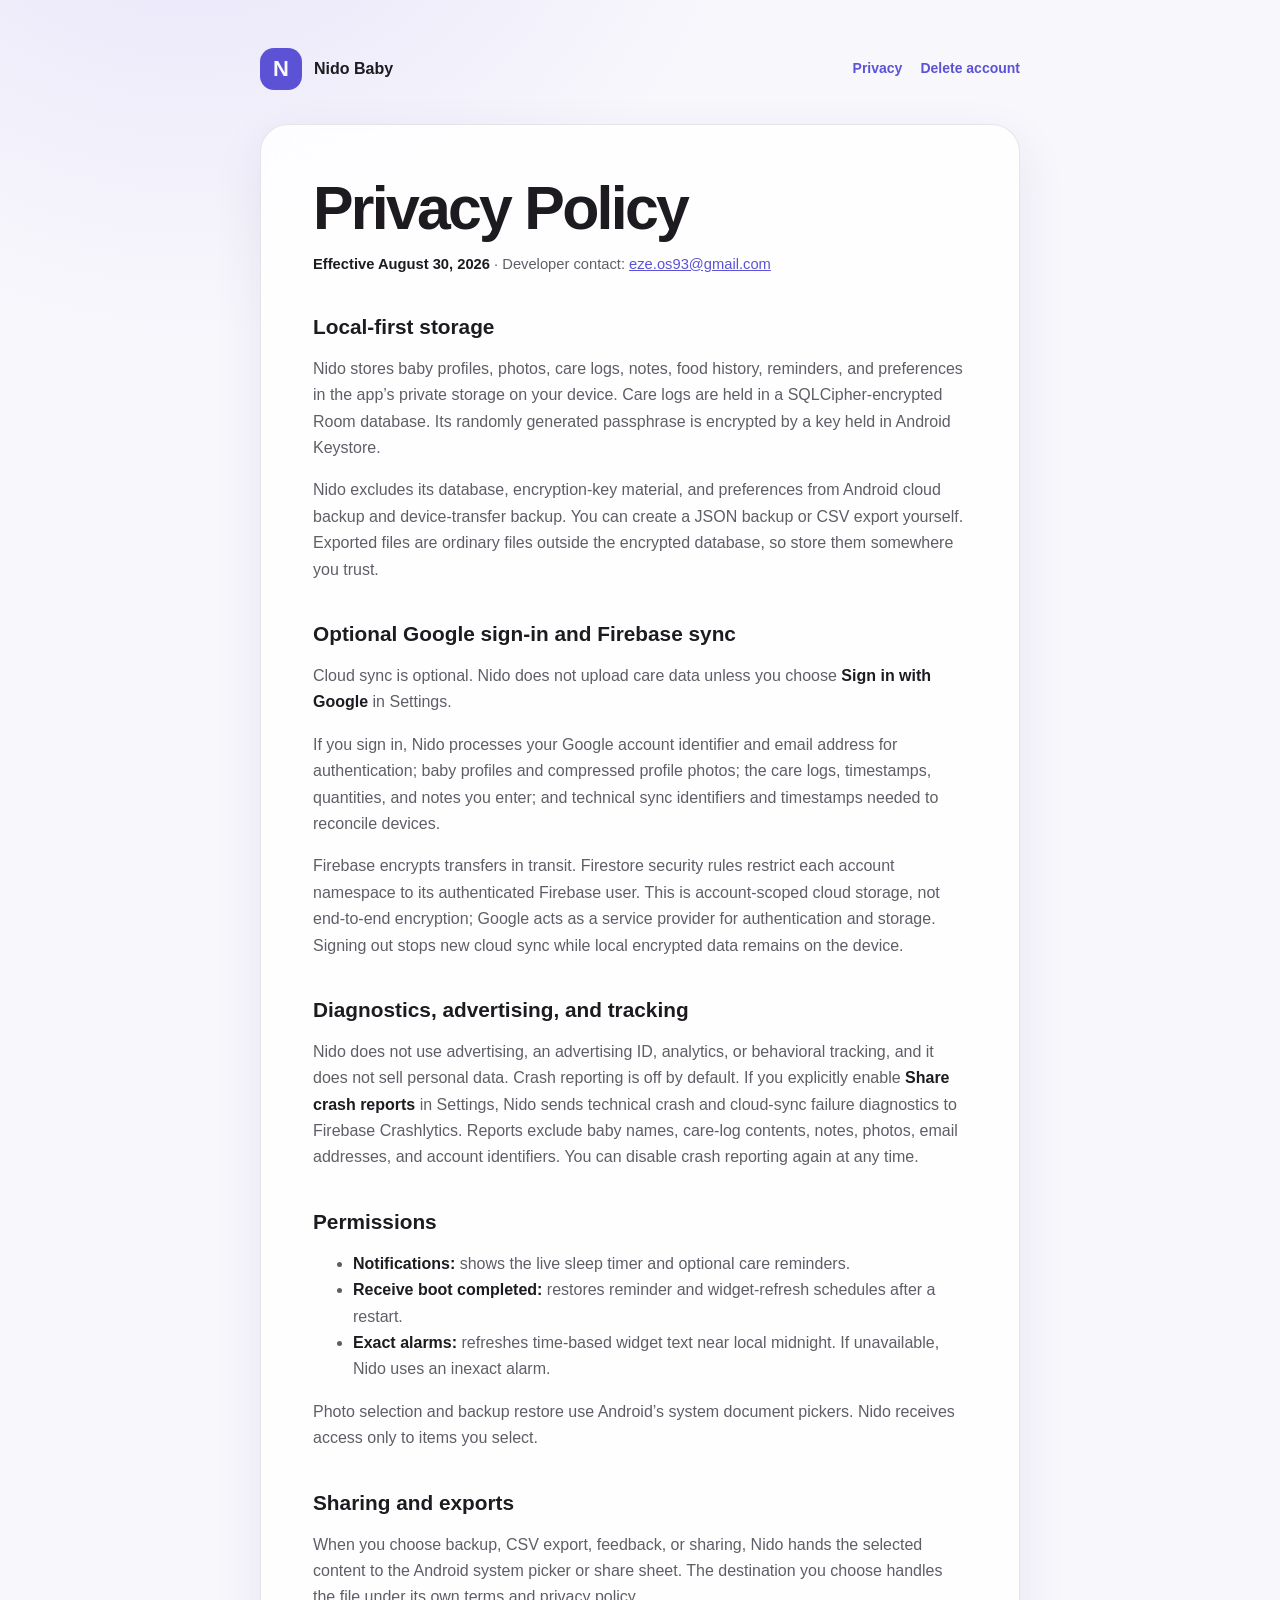
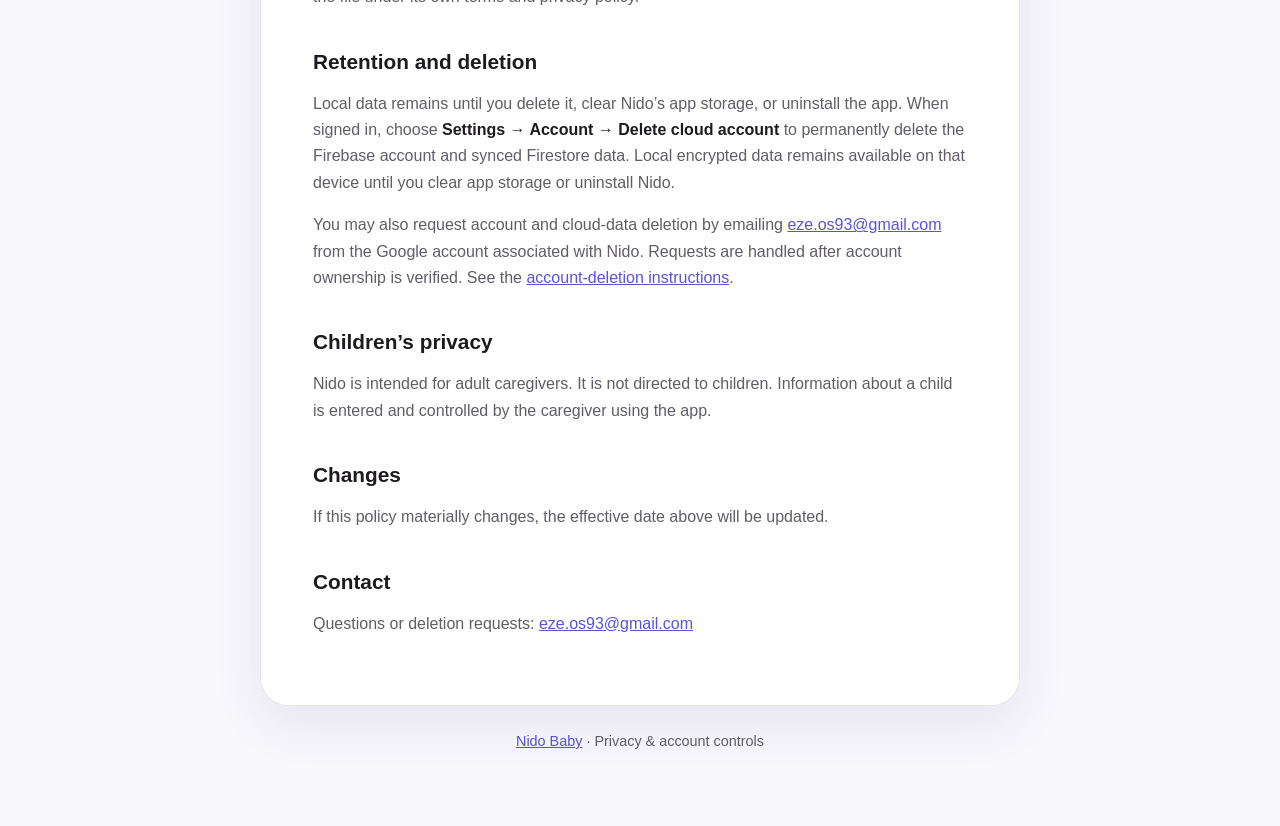
==== privacy/index.html @ 634a7b35 "Publish Nido Baby privacy and deletion pages" ====
<!doctype html>
<html lang="en">
<head>
  <meta charset="utf-8">
  <meta name="viewport" content="width=device-width, initial-scale=1">
  <meta name="description" content="Nido Baby privacy policy.">
  <title>Privacy Policy — Nido Baby</title>
  <link rel="stylesheet" href="../styles.css">
</head>
<body>
  <main>
    <nav>
      <a class="brand" href="../"><span class="mark" aria-hidden="true">N</span>Nido Baby</a>
      <div class="links"><a href="./" aria-current="page">Privacy</a><a href="../delete-account/">Delete account</a></div>
    </nav>
    <article>
      <h1>Privacy Policy</h1>
      <p class="meta"><strong>Effective August 30, 2026</strong> · Developer contact: <a href="mailto:eze.os93@gmail.com">eze.os93@gmail.com</a></p>

      <h2>Local-first storage</h2>
      <p>Nido stores baby profiles, photos, care logs, notes, food history, reminders, and preferences in the app’s private storage on your device. Care logs are held in a SQLCipher-encrypted Room database. Its randomly generated passphrase is encrypted by a key held in Android Keystore.</p>
      <p>Nido excludes its database, encryption-key material, and preferences from Android cloud backup and device-transfer backup. You can create a JSON backup or CSV export yourself. Exported files are ordinary files outside the encrypted database, so store them somewhere you trust.</p>

      <h2>Optional Google sign-in and Firebase sync</h2>
      <p>Cloud sync is optional. Nido does not upload care data unless you choose <strong>Sign in with Google</strong> in Settings.</p>
      <p>If you sign in, Nido processes your Google account identifier and email address for authentication; baby profiles and compressed profile photos; the care logs, timestamps, quantities, and notes you enter; and technical sync identifiers and timestamps needed to reconcile devices.</p>
      <p>Firebase encrypts transfers in transit. Firestore security rules restrict each account namespace to its authenticated Firebase user. This is account-scoped cloud storage, not end-to-end encryption; Google acts as a service provider for authentication and storage. Signing out stops new cloud sync while local encrypted data remains on the device.</p>

      <h2>Diagnostics, advertising, and tracking</h2>
      <p>Nido does not use advertising, an advertising ID, analytics, or behavioral tracking, and it does not sell personal data. Crash reporting is off by default. If you explicitly enable <strong>Share crash reports</strong> in Settings, Nido sends technical crash and cloud-sync failure diagnostics to Firebase Crashlytics. Reports exclude baby names, care-log contents, notes, photos, email addresses, and account identifiers. You can disable crash reporting again at any time.</p>

      <h2>Permissions</h2>
      <ul>
        <li><strong>Notifications:</strong> shows the live sleep timer and optional care reminders.</li>
        <li><strong>Receive boot completed:</strong> restores reminder and widget-refresh schedules after a restart.</li>
        <li><strong>Exact alarms:</strong> refreshes time-based widget text near local midnight. If unavailable, Nido uses an inexact alarm.</li>
      </ul>
      <p>Photo selection and backup restore use Android’s system document pickers. Nido receives access only to items you select.</p>

      <h2>Sharing and exports</h2>
      <p>When you choose backup, CSV export, feedback, or sharing, Nido hands the selected content to the Android system picker or share sheet. The destination you choose handles the file under its own terms and privacy policy.</p>

      <h2>Retention and deletion</h2>
      <p>Local data remains until you delete it, clear Nido’s app storage, or uninstall the app. When signed in, choose <strong>Settings → Account → Delete cloud account</strong> to permanently delete the Firebase account and synced Firestore data. Local encrypted data remains available on that device until you clear app storage or uninstall Nido.</p>
      <p>You may also request account and cloud-data deletion by emailing <a href="mailto:eze.os93@gmail.com">eze.os93@gmail.com</a> from the Google account associated with Nido. Requests are handled after account ownership is verified. See the <a href="../delete-account/">account-deletion instructions</a>.</p>

      <h2>Children’s privacy</h2>
      <p>Nido is intended for adult caregivers. It is not directed to children. Information about a child is entered and controlled by the caregiver using the app.</p>

      <h2>Changes</h2>
      <p>If this policy materially changes, the effective date above will be updated.</p>

      <h2>Contact</h2>
      <p>Questions or deletion requests: <a href="mailto:eze.os93@gmail.com">eze.os93@gmail.com</a></p>
    </article>
    <footer><a href="../">Nido Baby</a> · Privacy & account controls</footer>
  </main>
</body>
</html>
---- styles.css ----
:root {
  color-scheme: light dark;
  --bg: #f8f7fc;
  --surface: rgba(255, 255, 255, 0.86);
  --text: #1d1b20;
  --muted: #605d66;
  --primary: #5b52d6;
  --primary-soft: #ebe9ff;
  --border: rgba(52, 49, 61, 0.12);
  --shadow: 0 18px 50px rgba(52, 43, 109, 0.09);
}

@media (prefers-color-scheme: dark) {
  :root {
    --bg: #111014;
    --surface: rgba(31, 29, 35, 0.92);
    --text: #f0edf4;
    --muted: #c9c4ce;
    --primary: #c3bdff;
    --primary-soft: #292544;
    --border: rgba(239, 235, 244, 0.11);
    --shadow: none;
  }
}

* { box-sizing: border-box; }

body {
  margin: 0;
  background:
    radial-gradient(circle at 15% -10%, rgba(114, 101, 230, 0.15), transparent 36rem),
    var(--bg);
  color: var(--text);
  font: 16px/1.65 -apple-system, BlinkMacSystemFont, "Segoe UI", sans-serif;
}

main {
  width: min(760px, calc(100% - 32px));
  margin: 0 auto;
  padding: 48px 0 72px;
}

nav {
  display: flex;
  align-items: center;
  justify-content: space-between;
  gap: 20px;
  margin-bottom: 34px;
}

.brand {
  display: flex;
  align-items: center;
  gap: 12px;
  color: var(--text);
  font-weight: 750;
  text-decoration: none;
}

.mark {
  display: grid;
  width: 42px;
  height: 42px;
  place-items: center;
  border-radius: 14px;
  background: var(--primary);
  color: var(--bg);
  font-size: 22px;
}

nav .links { display: flex; gap: 18px; }
a { color: var(--primary); }
nav .links a { font-size: 14px; font-weight: 650; text-decoration: none; }

article, .hero {
  border: 1px solid var(--border);
  border-radius: 28px;
  background: var(--surface);
  box-shadow: var(--shadow);
  backdrop-filter: blur(16px);
}

article { padding: clamp(24px, 6vw, 52px); }
.hero { padding: clamp(30px, 7vw, 64px); }

h1 {
  max-width: 18ch;
  margin: 0 0 12px;
  font-size: clamp(2.1rem, 8vw, 3.8rem);
  line-height: 1.03;
  letter-spacing: -0.045em;
}

h2 { margin: 38px 0 8px; font-size: 1.3rem; line-height: 1.25; }
p, li { color: var(--muted); }
.lede { max-width: 56ch; margin: 0; font-size: 1.08rem; }
.meta { margin: 0 0 28px; color: var(--muted); font-size: 0.92rem; }
strong { color: var(--text); }

.actions { display: flex; flex-wrap: wrap; gap: 12px; margin-top: 28px; }
.button {
  display: inline-flex;
  min-height: 48px;
  align-items: center;
  padding: 0 20px;
  border-radius: 999px;
  background: var(--primary);
  color: var(--bg);
  font-weight: 720;
  text-decoration: none;
}
.button.secondary { background: var(--primary-soft); color: var(--primary); }

footer { margin-top: 24px; color: var(--muted); font-size: 0.9rem; text-align: center; }

@media (max-width: 560px) {
  main { padding-top: 24px; }
  nav { align-items: flex-start; }
  nav .links { flex-direction: column; gap: 4px; text-align: right; }
  article { border-radius: 22px; }
}
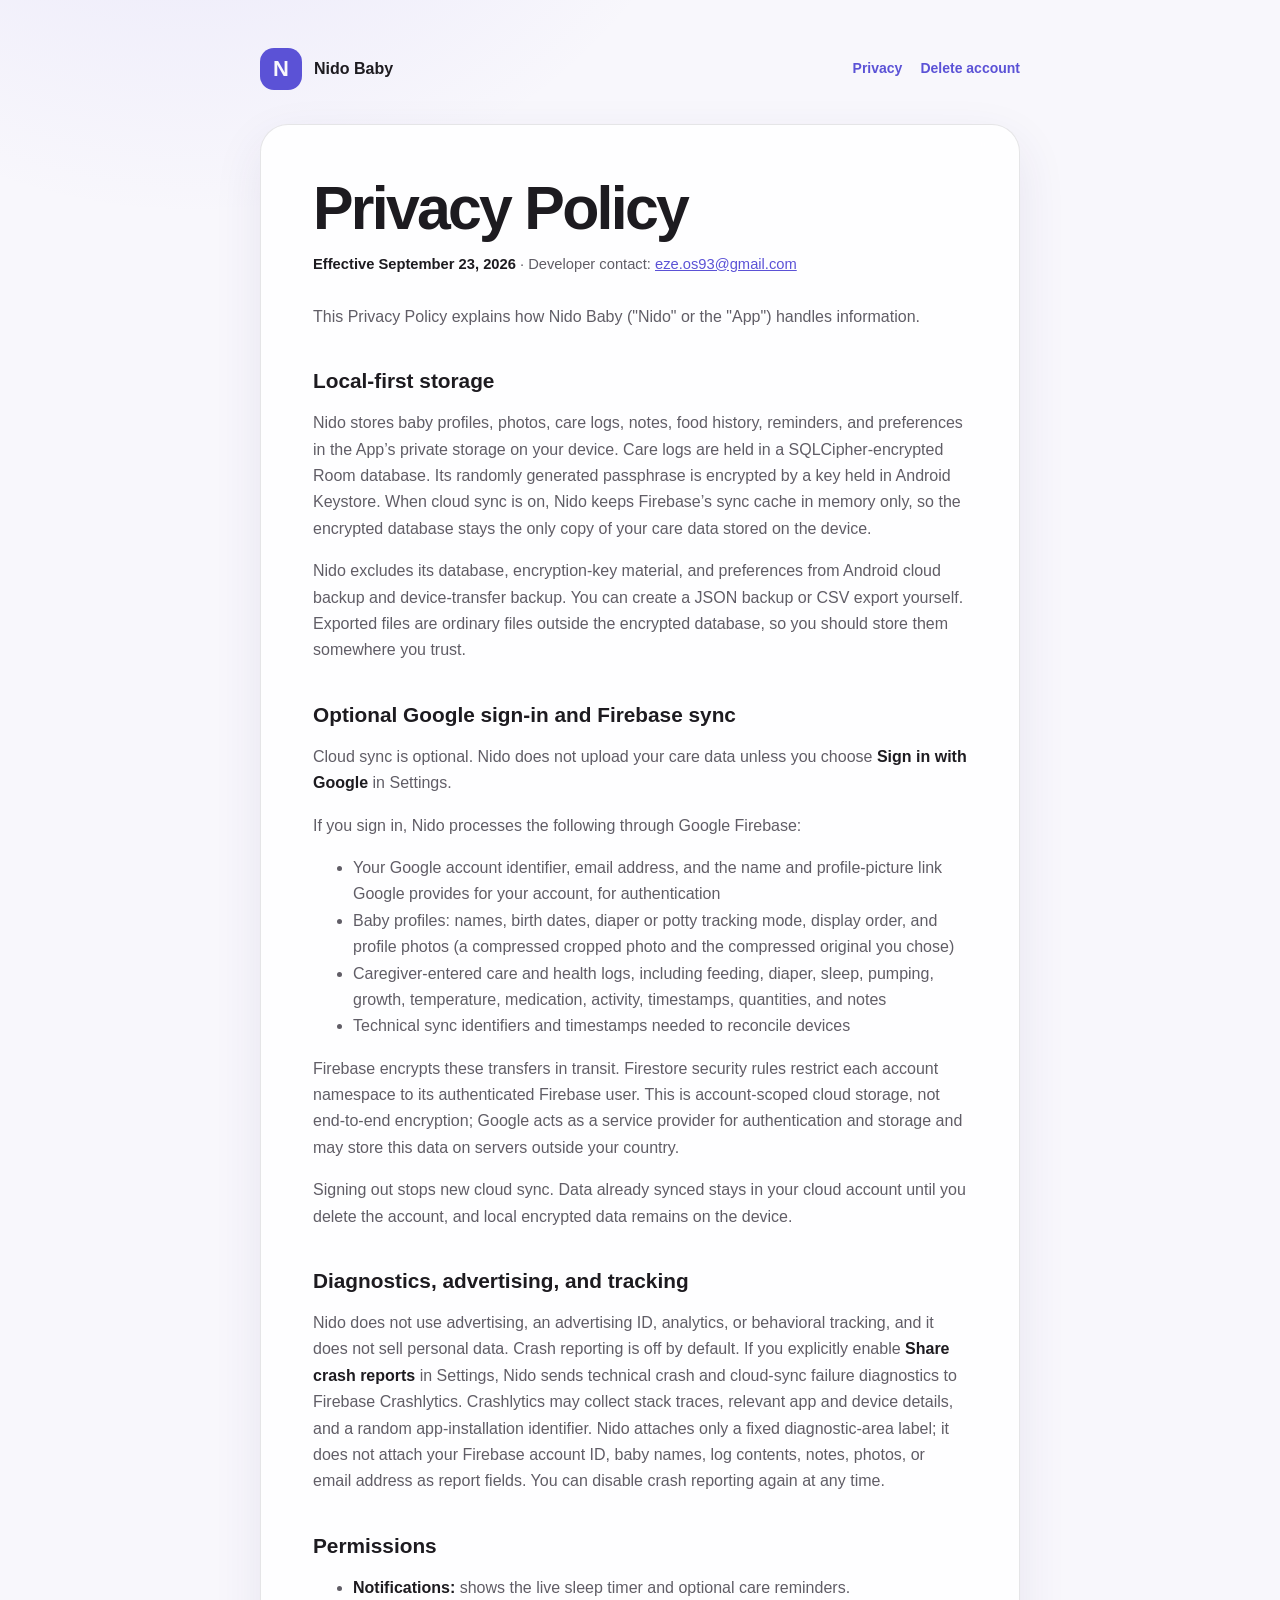
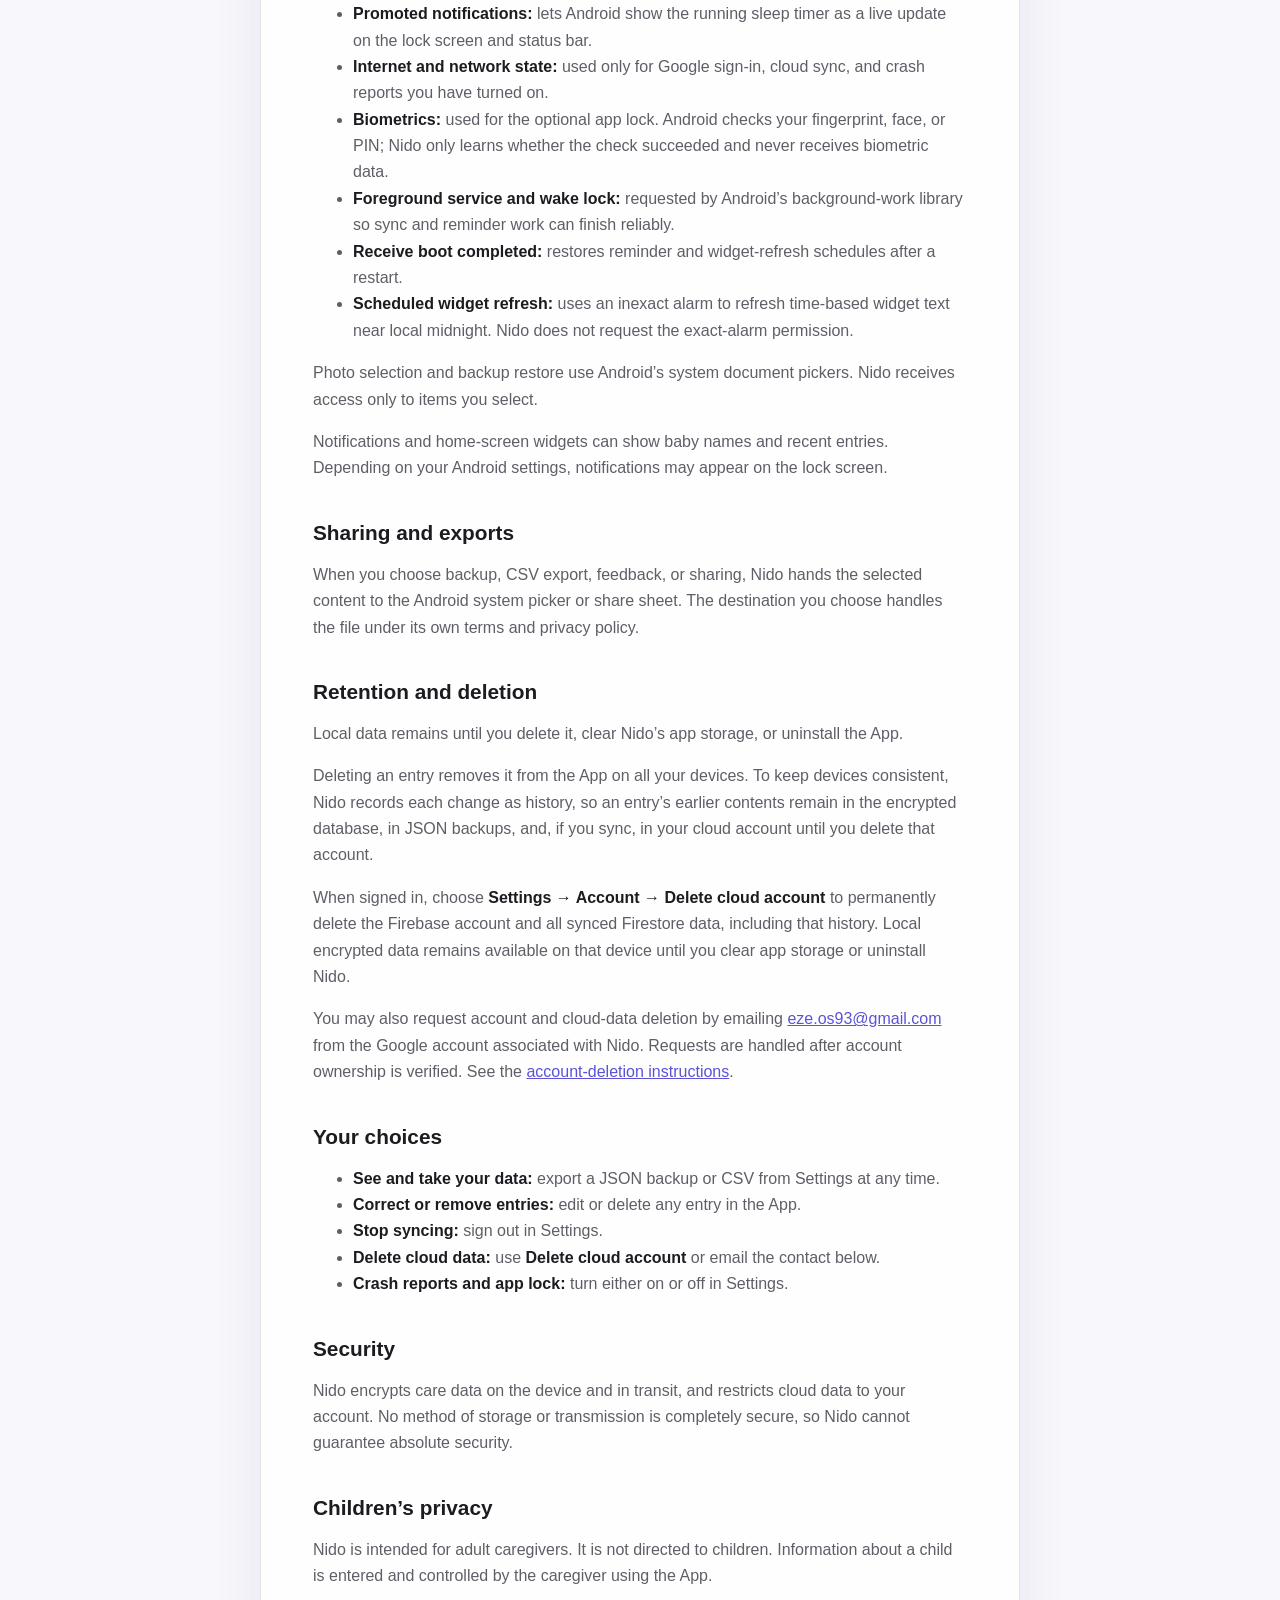
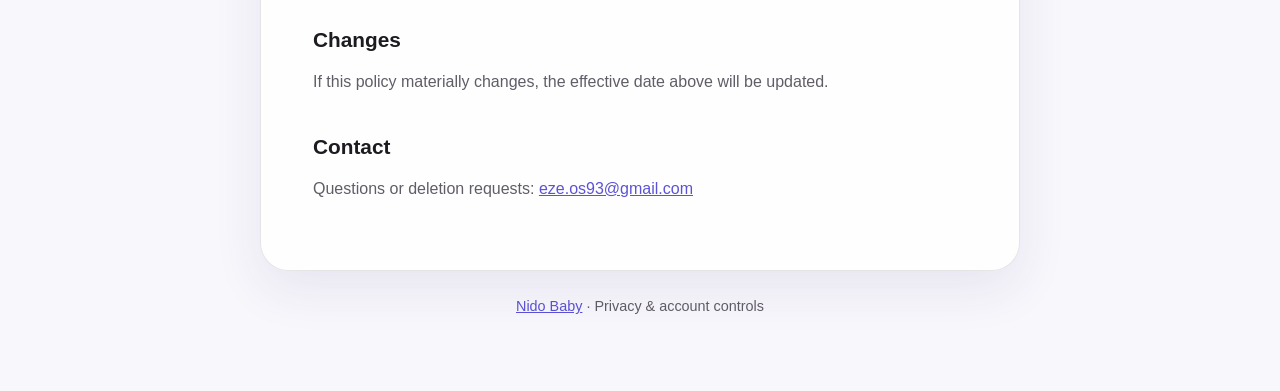
==== commit f2f41006: "Update privacy policy (effective September 23, 2026) Lists every synced field, explains that deleted" ====
--- a/privacy/index.html
+++ b/privacy/index.html
@@ -15,41 +15,58 @@
     </nav>
     <article>
       <h1>Privacy Policy</h1>
-      <p class="meta"><strong>Effective August 30, 2026</strong> · Developer contact: <a href="mailto:eze.os93@gmail.com">eze.os93@gmail.com</a></p>
+      <p class="meta"><strong>Effective September 23, 2026</strong> · Developer contact: <a href="mailto:eze.os93@gmail.com">eze.os93@gmail.com</a></p>
 
+      <p>This Privacy Policy explains how Nido Baby ("Nido" or the "App") handles information.</p>
       <h2>Local-first storage</h2>
-      <p>Nido stores baby profiles, photos, care logs, notes, food history, reminders, and preferences in the app’s private storage on your device. Care logs are held in a SQLCipher-encrypted Room database. Its randomly generated passphrase is encrypted by a key held in Android Keystore.</p>
-      <p>Nido excludes its database, encryption-key material, and preferences from Android cloud backup and device-transfer backup. You can create a JSON backup or CSV export yourself. Exported files are ordinary files outside the encrypted database, so store them somewhere you trust.</p>
-
+      <p>Nido stores baby profiles, photos, care logs, notes, food history, reminders, and preferences in the App’s private storage on your device. Care logs are held in a SQLCipher-encrypted Room database. Its randomly generated passphrase is encrypted by a key held in Android Keystore. When cloud sync is on, Nido keeps Firebase’s sync cache in memory only, so the encrypted database stays the only copy of your care data stored on the device.</p>
+      <p>Nido excludes its database, encryption-key material, and preferences from Android cloud backup and device-transfer backup. You can create a JSON backup or CSV export yourself. Exported files are ordinary files outside the encrypted database, so you should store them somewhere you trust.</p>
       <h2>Optional Google sign-in and Firebase sync</h2>
-      <p>Cloud sync is optional. Nido does not upload care data unless you choose <strong>Sign in with Google</strong> in Settings.</p>
-      <p>If you sign in, Nido processes your Google account identifier and email address for authentication; baby profiles and compressed profile photos; the care logs, timestamps, quantities, and notes you enter; and technical sync identifiers and timestamps needed to reconcile devices.</p>
-      <p>Firebase encrypts transfers in transit. Firestore security rules restrict each account namespace to its authenticated Firebase user. This is account-scoped cloud storage, not end-to-end encryption; Google acts as a service provider for authentication and storage. Signing out stops new cloud sync while local encrypted data remains on the device.</p>
-
+      <p>Cloud sync is optional. Nido does not upload your care data unless you choose <strong>Sign in with Google</strong> in Settings.</p>
+      <p>If you sign in, Nido processes the following through Google Firebase:</p>
+      <ul>
+        <li>Your Google account identifier, email address, and the name and profile-picture link Google provides for your account, for authentication</li>
+        <li>Baby profiles: names, birth dates, diaper or potty tracking mode, display order, and profile photos (a compressed cropped photo and the compressed original you chose)</li>
+        <li>Caregiver-entered care and health logs, including feeding, diaper, sleep, pumping, growth, temperature, medication, activity, timestamps, quantities, and notes</li>
+        <li>Technical sync identifiers and timestamps needed to reconcile devices</li>
+      </ul>
+      <p>Firebase encrypts these transfers in transit. Firestore security rules restrict each account namespace to its authenticated Firebase user. This is account-scoped cloud storage, not end-to-end encryption; Google acts as a service provider for authentication and storage and may store this data on servers outside your country.</p>
+      <p>Signing out stops new cloud sync. Data already synced stays in your cloud account until you delete the account, and local encrypted data remains on the device.</p>
       <h2>Diagnostics, advertising, and tracking</h2>
-      <p>Nido does not use advertising, an advertising ID, analytics, or behavioral tracking, and it does not sell personal data. Crash reporting is off by default. If you explicitly enable <strong>Share crash reports</strong> in Settings, Nido sends technical crash and cloud-sync failure diagnostics to Firebase Crashlytics. Reports exclude baby names, care-log contents, notes, photos, email addresses, and account identifiers. You can disable crash reporting again at any time.</p>
-
+      <p>Nido does not use advertising, an advertising ID, analytics, or behavioral tracking, and it does not sell personal data. Crash reporting is off by default. If you explicitly enable <strong>Share crash reports</strong> in Settings, Nido sends technical crash and cloud-sync failure diagnostics to Firebase Crashlytics. Crashlytics may collect stack traces, relevant app and device details, and a random app-installation identifier. Nido attaches only a fixed diagnostic-area label; it does not attach your Firebase account ID, baby names, log contents, notes, photos, or email address as report fields. You can disable crash reporting again at any time.</p>
       <h2>Permissions</h2>
       <ul>
         <li><strong>Notifications:</strong> shows the live sleep timer and optional care reminders.</li>
+        <li><strong>Promoted notifications:</strong> lets Android show the running sleep timer as a live update on the lock screen and status bar.</li>
+        <li><strong>Internet and network state:</strong> used only for Google sign-in, cloud sync, and crash reports you have turned on.</li>
+        <li><strong>Biometrics:</strong> used for the optional app lock. Android checks your fingerprint, face, or PIN; Nido only learns whether the check succeeded and never receives biometric data.</li>
+        <li><strong>Foreground service and wake lock:</strong> requested by Android’s background-work library so sync and reminder work can finish reliably.</li>
         <li><strong>Receive boot completed:</strong> restores reminder and widget-refresh schedules after a restart.</li>
-        <li><strong>Exact alarms:</strong> refreshes time-based widget text near local midnight. If unavailable, Nido uses an inexact alarm.</li>
+        <li><strong>Scheduled widget refresh:</strong> uses an inexact alarm to refresh time-based widget text near local midnight. Nido does not request the exact-alarm permission.</li>
       </ul>
       <p>Photo selection and backup restore use Android’s system document pickers. Nido receives access only to items you select.</p>
-
+      <p>Notifications and home-screen widgets can show baby names and recent entries. Depending on your Android settings, notifications may appear on the lock screen.</p>
       <h2>Sharing and exports</h2>
       <p>When you choose backup, CSV export, feedback, or sharing, Nido hands the selected content to the Android system picker or share sheet. The destination you choose handles the file under its own terms and privacy policy.</p>
-
       <h2>Retention and deletion</h2>
-      <p>Local data remains until you delete it, clear Nido’s app storage, or uninstall the app. When signed in, choose <strong>Settings → Account → Delete cloud account</strong> to permanently delete the Firebase account and synced Firestore data. Local encrypted data remains available on that device until you clear app storage or uninstall Nido.</p>
+      <p>Local data remains until you delete it, clear Nido’s app storage, or uninstall the App.</p>
+      <p>Deleting an entry removes it from the App on all your devices. To keep devices consistent, Nido records each change as history, so an entry’s earlier contents remain in the encrypted database, in JSON backups, and, if you sync, in your cloud account until you delete that account.</p>
+      <p>When signed in, choose <strong>Settings → Account → Delete cloud account</strong> to permanently delete the Firebase account and all synced Firestore data, including that history. Local encrypted data remains available on that device until you clear app storage or uninstall Nido.</p>
       <p>You may also request account and cloud-data deletion by emailing <a href="mailto:eze.os93@gmail.com">eze.os93@gmail.com</a> from the Google account associated with Nido. Requests are handled after account ownership is verified. See the <a href="../delete-account/">account-deletion instructions</a>.</p>
-
+      <h2>Your choices</h2>
+      <ul>
+        <li><strong>See and take your data:</strong> export a JSON backup or CSV from Settings at any time.</li>
+        <li><strong>Correct or remove entries:</strong> edit or delete any entry in the App.</li>
+        <li><strong>Stop syncing:</strong> sign out in Settings.</li>
+        <li><strong>Delete cloud data:</strong> use <strong>Delete cloud account</strong> or email the contact below.</li>
+        <li><strong>Crash reports and app lock:</strong> turn either on or off in Settings.</li>
+      </ul>
+      <h2>Security</h2>
+      <p>Nido encrypts care data on the device and in transit, and restricts cloud data to your account. No method of storage or transmission is completely secure, so Nido cannot guarantee absolute security.</p>
       <h2>Children’s privacy</h2>
-      <p>Nido is intended for adult caregivers. It is not directed to children. Information about a child is entered and controlled by the caregiver using the app.</p>
-
+      <p>Nido is intended for adult caregivers. It is not directed to children. Information about a child is entered and controlled by the caregiver using the App.</p>
       <h2>Changes</h2>
       <p>If this policy materially changes, the effective date above will be updated.</p>
-
       <h2>Contact</h2>
       <p>Questions or deletion requests: <a href="mailto:eze.os93@gmail.com">eze.os93@gmail.com</a></p>
     </article>
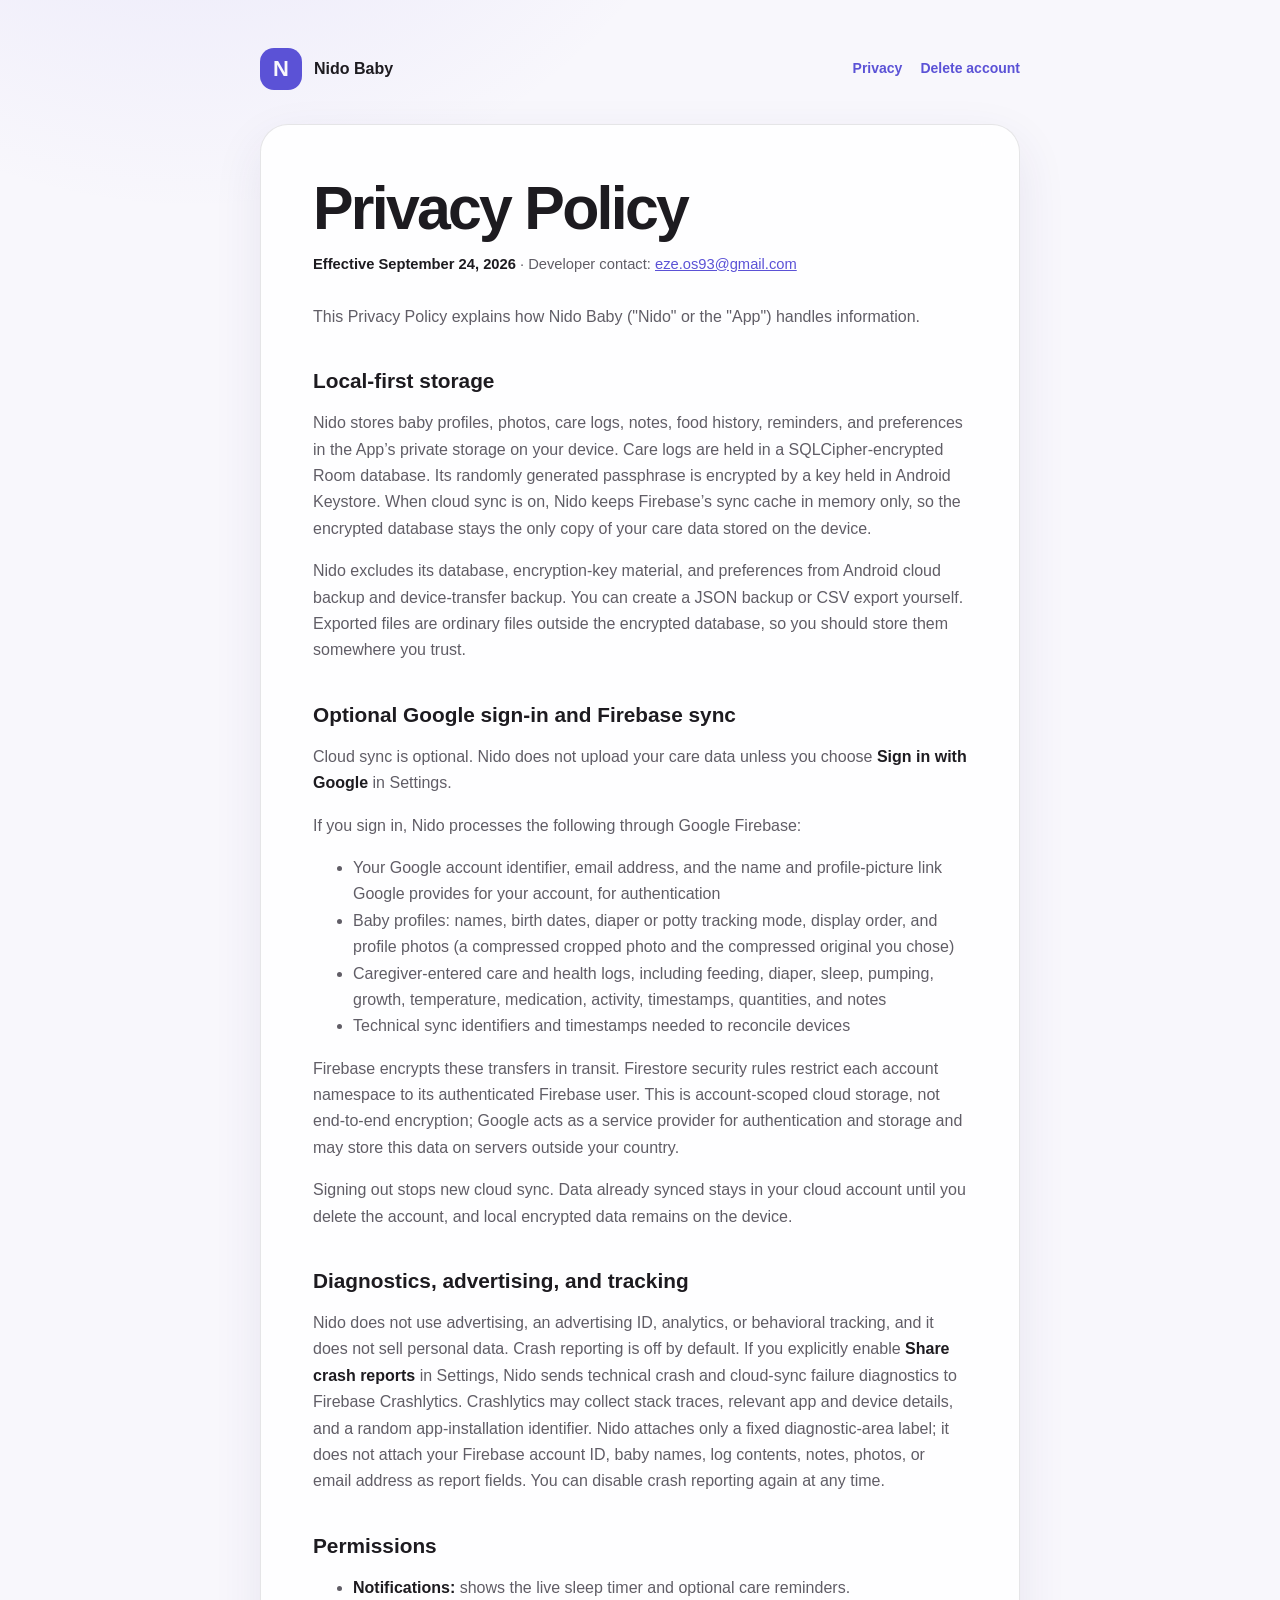
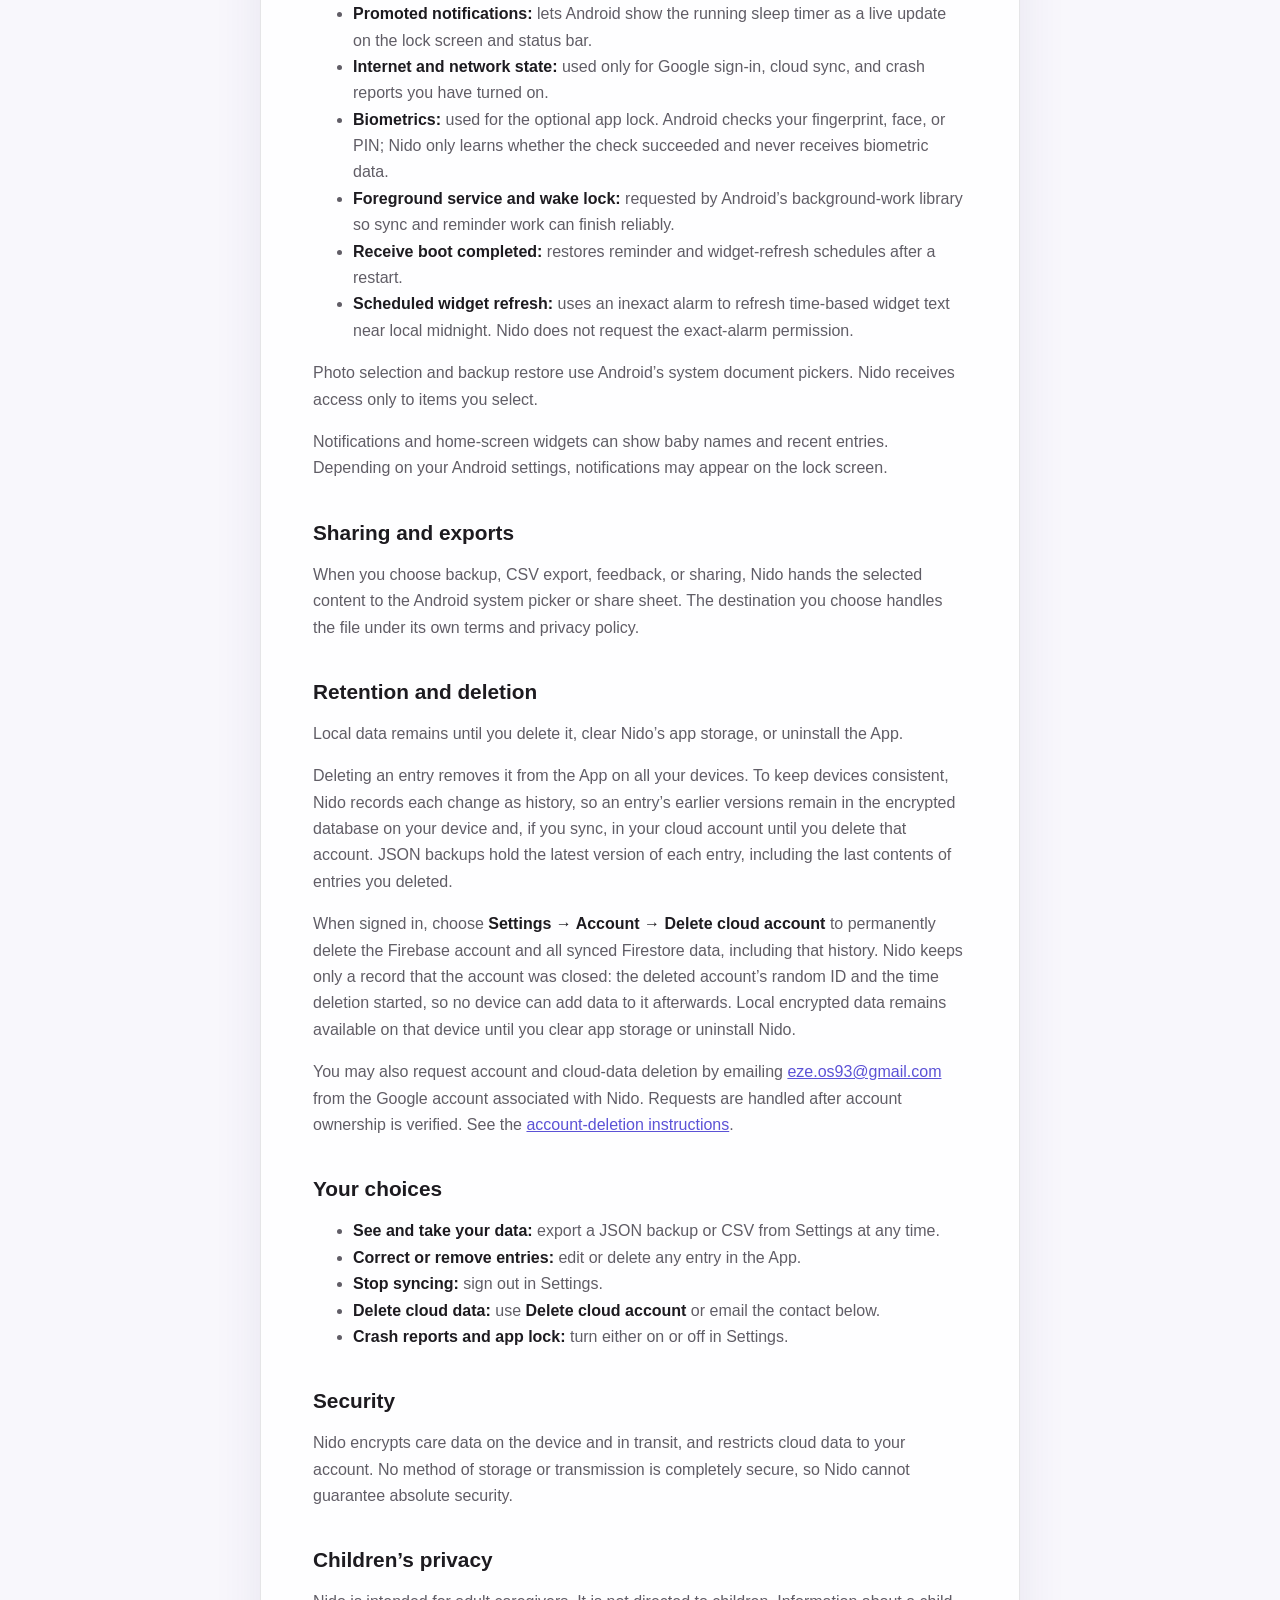
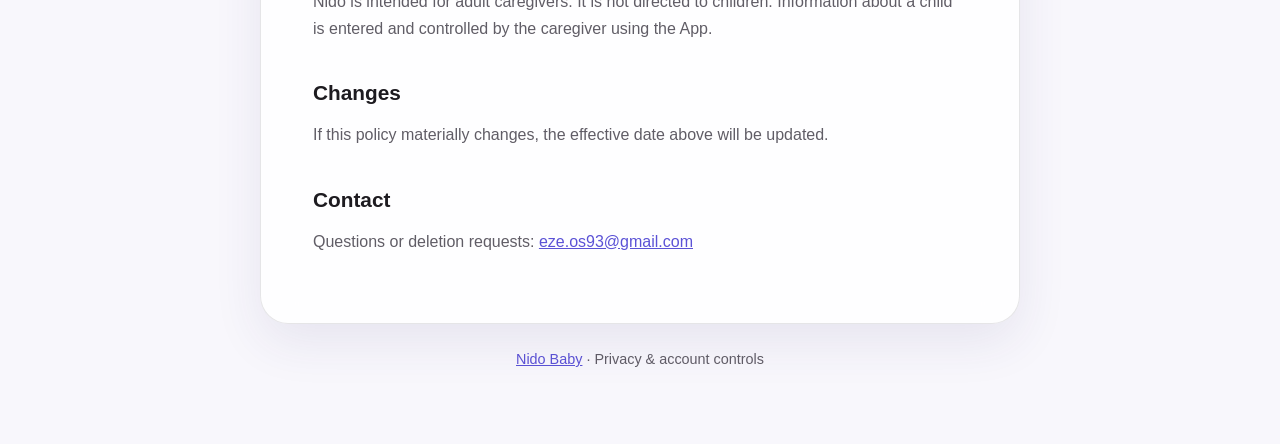
==== commit ecfa34b2: "Privacy policy: effective September 24, 2026 JSON backups hold each entry's latest version, not the " ====
--- a/privacy/index.html
+++ b/privacy/index.html
@@ -15,7 +15,7 @@
     </nav>
     <article>
       <h1>Privacy Policy</h1>
-      <p class="meta"><strong>Effective September 23, 2026</strong> · Developer contact: <a href="mailto:eze.os93@gmail.com">eze.os93@gmail.com</a></p>
+      <p class="meta"><strong>Effective September 24, 2026</strong> · Developer contact: <a href="mailto:eze.os93@gmail.com">eze.os93@gmail.com</a></p>
 
       <p>This Privacy Policy explains how Nido Baby ("Nido" or the "App") handles information.</p>
       <h2>Local-first storage</h2>
@@ -50,8 +50,8 @@
       <p>When you choose backup, CSV export, feedback, or sharing, Nido hands the selected content to the Android system picker or share sheet. The destination you choose handles the file under its own terms and privacy policy.</p>
       <h2>Retention and deletion</h2>
       <p>Local data remains until you delete it, clear Nido’s app storage, or uninstall the App.</p>
-      <p>Deleting an entry removes it from the App on all your devices. To keep devices consistent, Nido records each change as history, so an entry’s earlier contents remain in the encrypted database, in JSON backups, and, if you sync, in your cloud account until you delete that account.</p>
-      <p>When signed in, choose <strong>Settings → Account → Delete cloud account</strong> to permanently delete the Firebase account and all synced Firestore data, including that history. Local encrypted data remains available on that device until you clear app storage or uninstall Nido.</p>
+      <p>Deleting an entry removes it from the App on all your devices. To keep devices consistent, Nido records each change as history, so an entry’s earlier versions remain in the encrypted database on your device and, if you sync, in your cloud account until you delete that account. JSON backups hold the latest version of each entry, including the last contents of entries you deleted.</p>
+      <p>When signed in, choose <strong>Settings → Account → Delete cloud account</strong> to permanently delete the Firebase account and all synced Firestore data, including that history. Nido keeps only a record that the account was closed: the deleted account’s random ID and the time deletion started, so no device can add data to it afterwards. Local encrypted data remains available on that device until you clear app storage or uninstall Nido.</p>
       <p>You may also request account and cloud-data deletion by emailing <a href="mailto:eze.os93@gmail.com">eze.os93@gmail.com</a> from the Google account associated with Nido. Requests are handled after account ownership is verified. See the <a href="../delete-account/">account-deletion instructions</a>.</p>
       <h2>Your choices</h2>
       <ul>
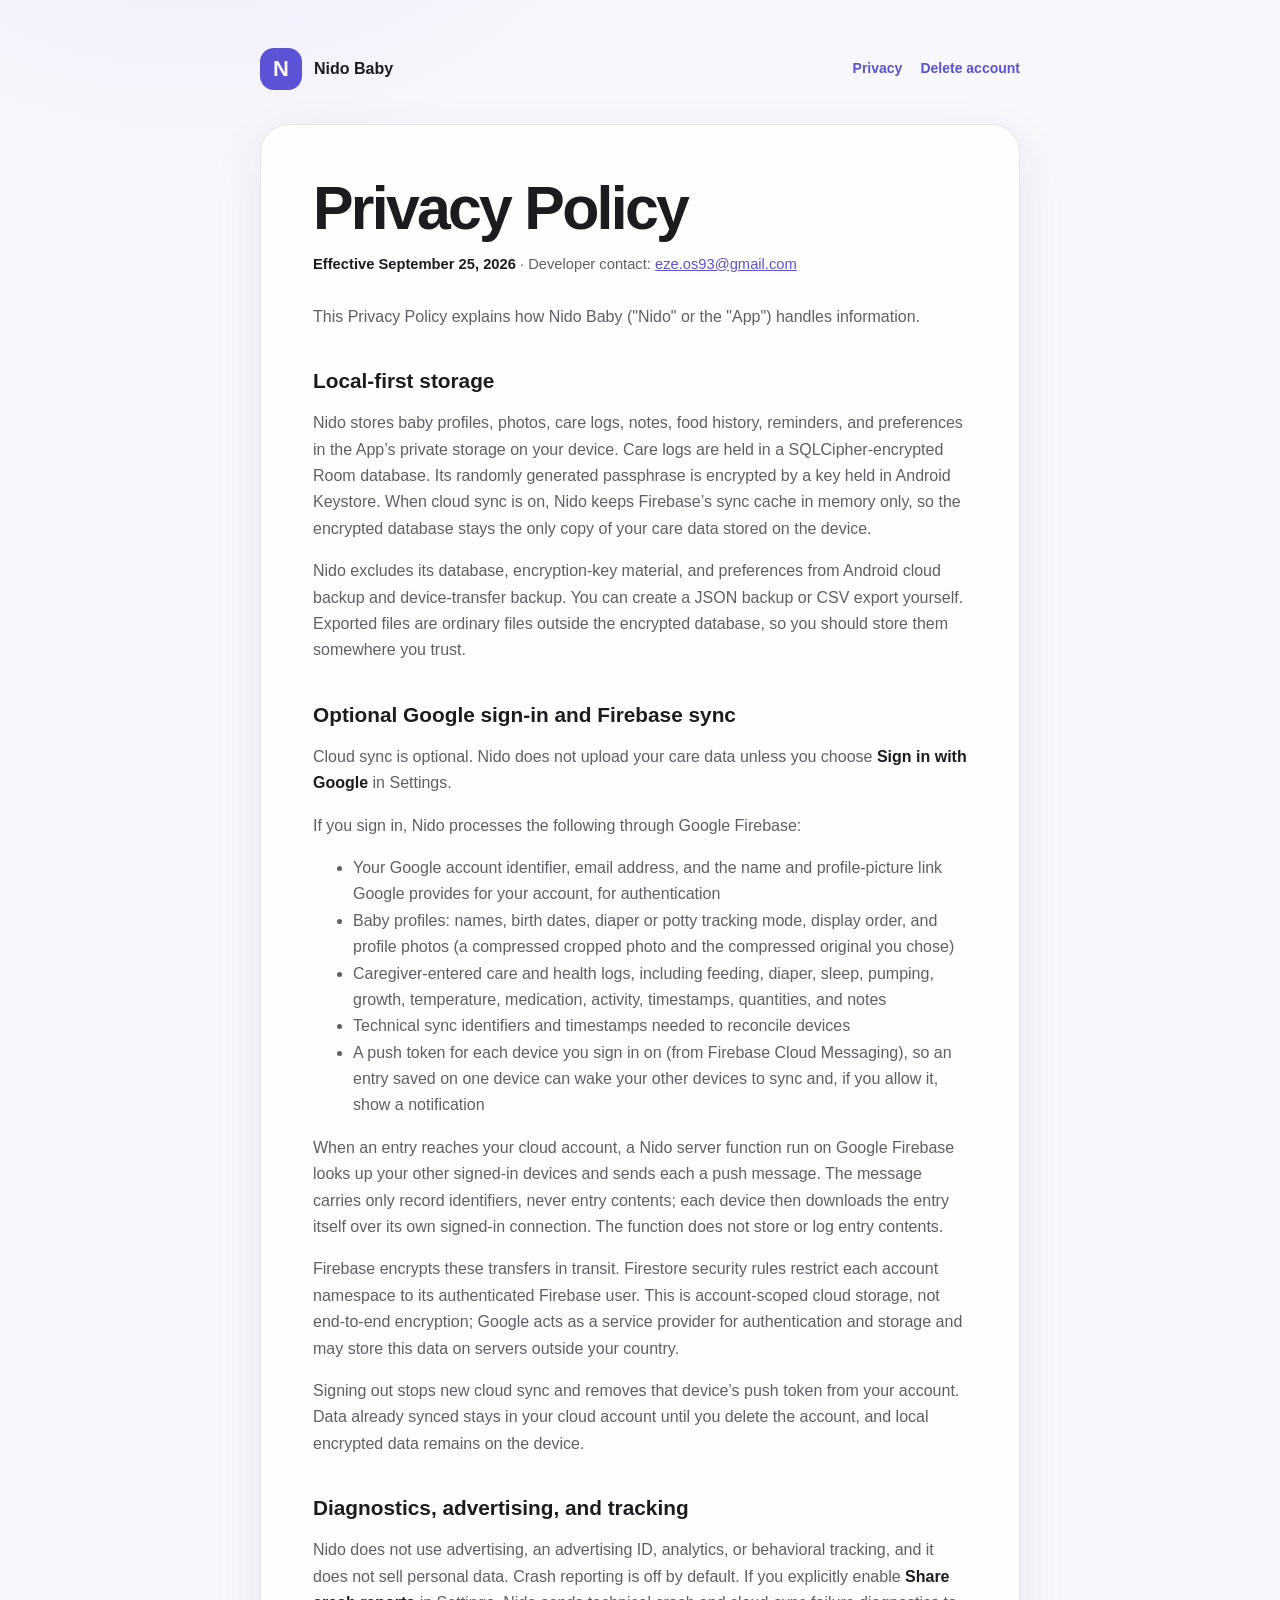
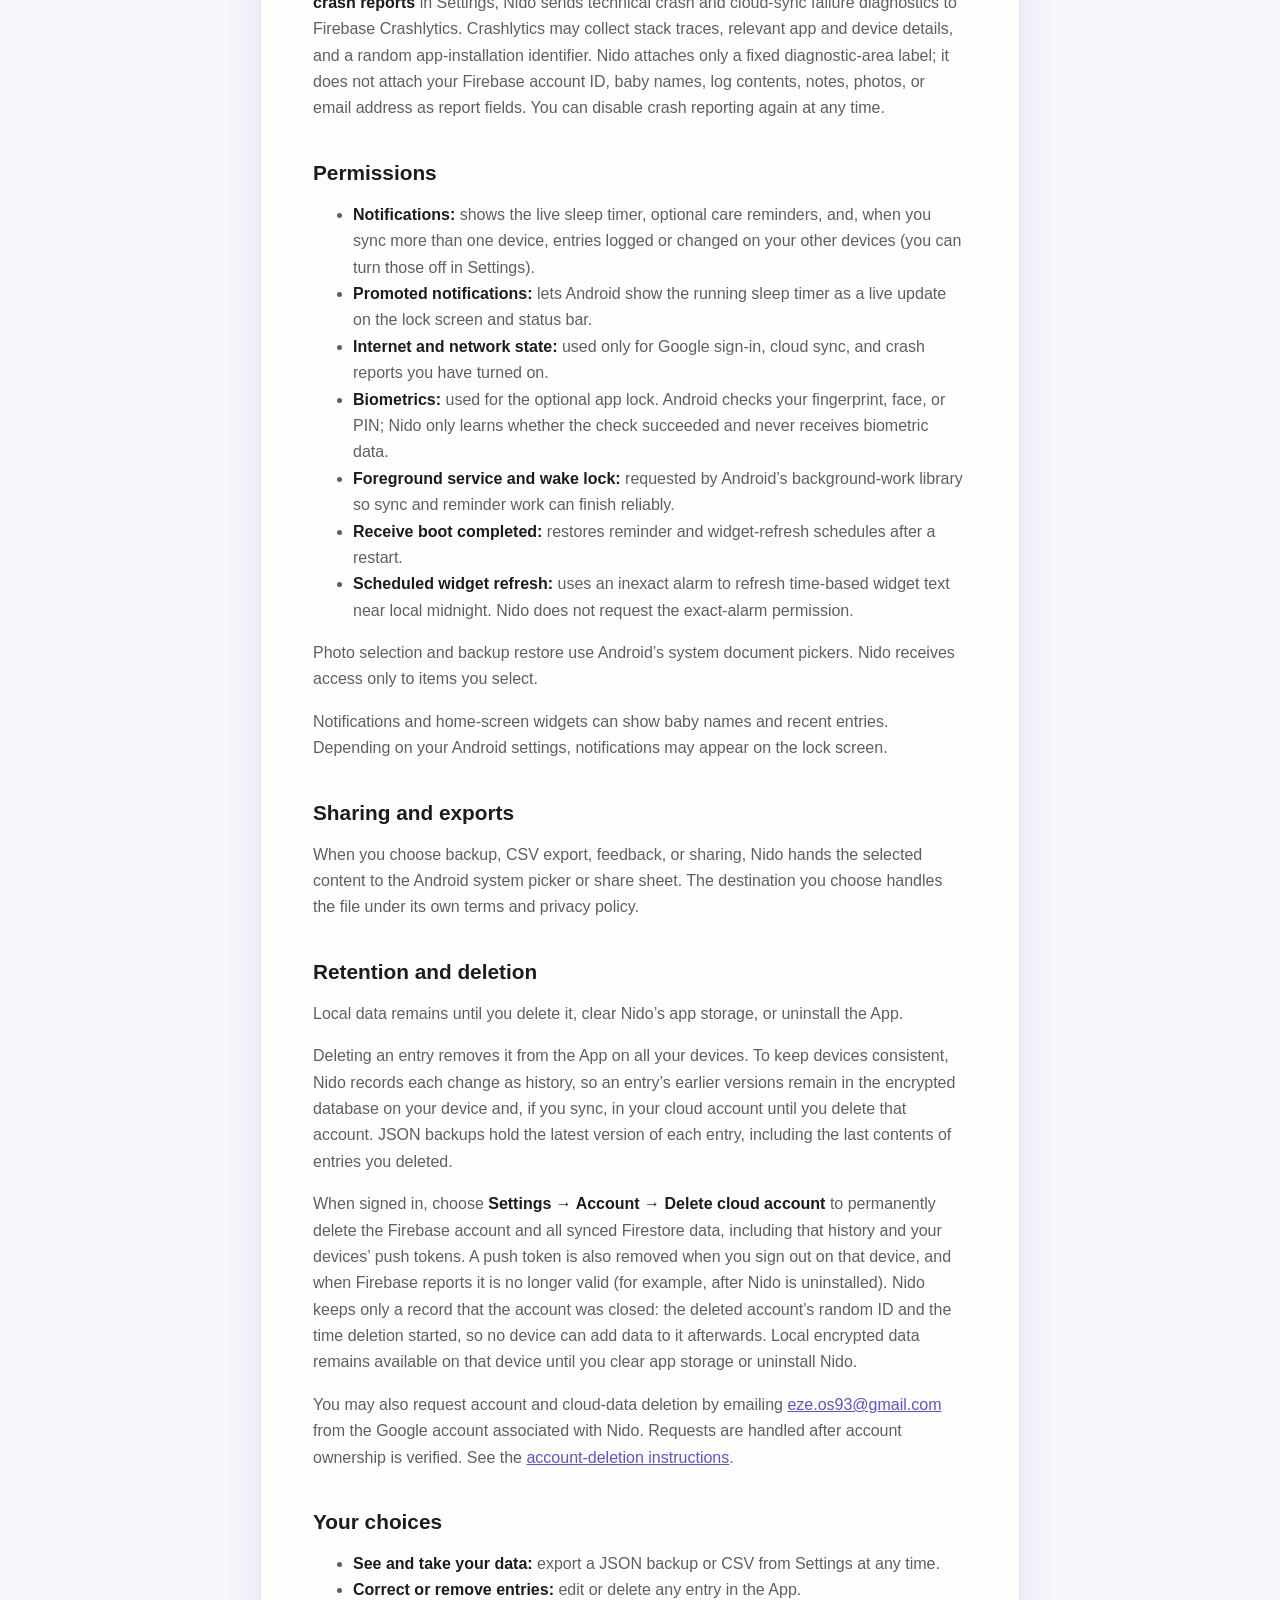
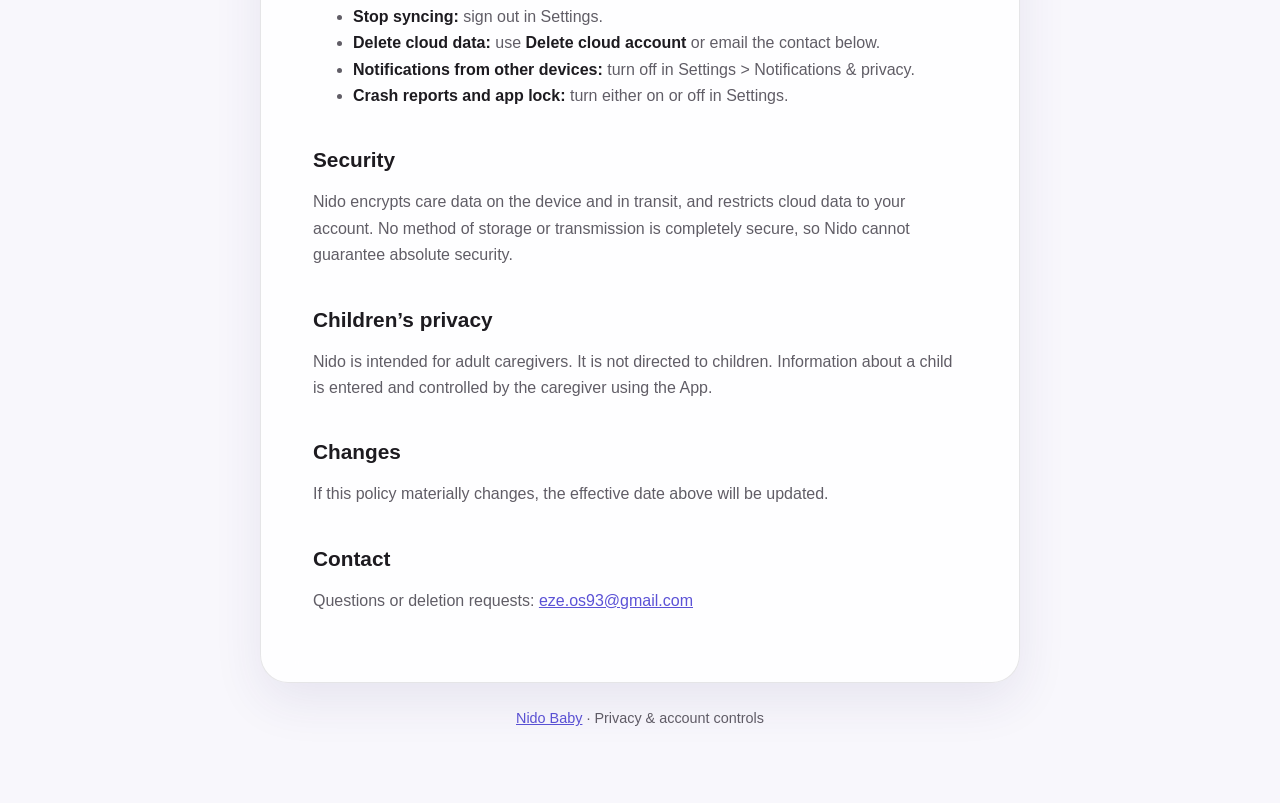
==== commit 37f6237c: "Update Nido Baby policy pages" ====
--- a/privacy/index.html
+++ b/privacy/index.html
@@ -15,7 +15,7 @@
     </nav>
     <article>
       <h1>Privacy Policy</h1>
-      <p class="meta"><strong>Effective September 24, 2026</strong> · Developer contact: <a href="mailto:eze.os93@gmail.com">eze.os93@gmail.com</a></p>
+      <p class="meta"><strong>Effective September 25, 2026</strong> · Developer contact: <a href="mailto:eze.os93@gmail.com">eze.os93@gmail.com</a></p>
 
       <p>This Privacy Policy explains how Nido Baby ("Nido" or the "App") handles information.</p>
       <h2>Local-first storage</h2>
@@ -29,14 +29,16 @@
         <li>Baby profiles: names, birth dates, diaper or potty tracking mode, display order, and profile photos (a compressed cropped photo and the compressed original you chose)</li>
         <li>Caregiver-entered care and health logs, including feeding, diaper, sleep, pumping, growth, temperature, medication, activity, timestamps, quantities, and notes</li>
         <li>Technical sync identifiers and timestamps needed to reconcile devices</li>
+        <li>A push token for each device you sign in on (from Firebase Cloud Messaging), so an entry saved on one device can wake your other devices to sync and, if you allow it, show a notification</li>
       </ul>
+      <p>When an entry reaches your cloud account, a Nido server function run on Google Firebase looks up your other signed-in devices and sends each a push message. The message carries only record identifiers, never entry contents; each device then downloads the entry itself over its own signed-in connection. The function does not store or log entry contents.</p>
       <p>Firebase encrypts these transfers in transit. Firestore security rules restrict each account namespace to its authenticated Firebase user. This is account-scoped cloud storage, not end-to-end encryption; Google acts as a service provider for authentication and storage and may store this data on servers outside your country.</p>
-      <p>Signing out stops new cloud sync. Data already synced stays in your cloud account until you delete the account, and local encrypted data remains on the device.</p>
+      <p>Signing out stops new cloud sync and removes that device’s push token from your account. Data already synced stays in your cloud account until you delete the account, and local encrypted data remains on the device.</p>
       <h2>Diagnostics, advertising, and tracking</h2>
       <p>Nido does not use advertising, an advertising ID, analytics, or behavioral tracking, and it does not sell personal data. Crash reporting is off by default. If you explicitly enable <strong>Share crash reports</strong> in Settings, Nido sends technical crash and cloud-sync failure diagnostics to Firebase Crashlytics. Crashlytics may collect stack traces, relevant app and device details, and a random app-installation identifier. Nido attaches only a fixed diagnostic-area label; it does not attach your Firebase account ID, baby names, log contents, notes, photos, or email address as report fields. You can disable crash reporting again at any time.</p>
       <h2>Permissions</h2>
       <ul>
-        <li><strong>Notifications:</strong> shows the live sleep timer and optional care reminders.</li>
+        <li><strong>Notifications:</strong> shows the live sleep timer, optional care reminders, and, when you sync more than one device, entries logged or changed on your other devices (you can turn those off in Settings).</li>
         <li><strong>Promoted notifications:</strong> lets Android show the running sleep timer as a live update on the lock screen and status bar.</li>
         <li><strong>Internet and network state:</strong> used only for Google sign-in, cloud sync, and crash reports you have turned on.</li>
         <li><strong>Biometrics:</strong> used for the optional app lock. Android checks your fingerprint, face, or PIN; Nido only learns whether the check succeeded and never receives biometric data.</li>
@@ -51,7 +53,7 @@
       <h2>Retention and deletion</h2>
       <p>Local data remains until you delete it, clear Nido’s app storage, or uninstall the App.</p>
       <p>Deleting an entry removes it from the App on all your devices. To keep devices consistent, Nido records each change as history, so an entry’s earlier versions remain in the encrypted database on your device and, if you sync, in your cloud account until you delete that account. JSON backups hold the latest version of each entry, including the last contents of entries you deleted.</p>
-      <p>When signed in, choose <strong>Settings → Account → Delete cloud account</strong> to permanently delete the Firebase account and all synced Firestore data, including that history. Nido keeps only a record that the account was closed: the deleted account’s random ID and the time deletion started, so no device can add data to it afterwards. Local encrypted data remains available on that device until you clear app storage or uninstall Nido.</p>
+      <p>When signed in, choose <strong>Settings → Account → Delete cloud account</strong> to permanently delete the Firebase account and all synced Firestore data, including that history and your devices’ push tokens. A push token is also removed when you sign out on that device, and when Firebase reports it is no longer valid (for example, after Nido is uninstalled). Nido keeps only a record that the account was closed: the deleted account’s random ID and the time deletion started, so no device can add data to it afterwards. Local encrypted data remains available on that device until you clear app storage or uninstall Nido.</p>
       <p>You may also request account and cloud-data deletion by emailing <a href="mailto:eze.os93@gmail.com">eze.os93@gmail.com</a> from the Google account associated with Nido. Requests are handled after account ownership is verified. See the <a href="../delete-account/">account-deletion instructions</a>.</p>
       <h2>Your choices</h2>
       <ul>
@@ -59,6 +61,7 @@
         <li><strong>Correct or remove entries:</strong> edit or delete any entry in the App.</li>
         <li><strong>Stop syncing:</strong> sign out in Settings.</li>
         <li><strong>Delete cloud data:</strong> use <strong>Delete cloud account</strong> or email the contact below.</li>
+        <li><strong>Notifications from other devices:</strong> turn off in Settings &gt; Notifications &amp; privacy.</li>
         <li><strong>Crash reports and app lock:</strong> turn either on or off in Settings.</li>
       </ul>
       <h2>Security</h2>
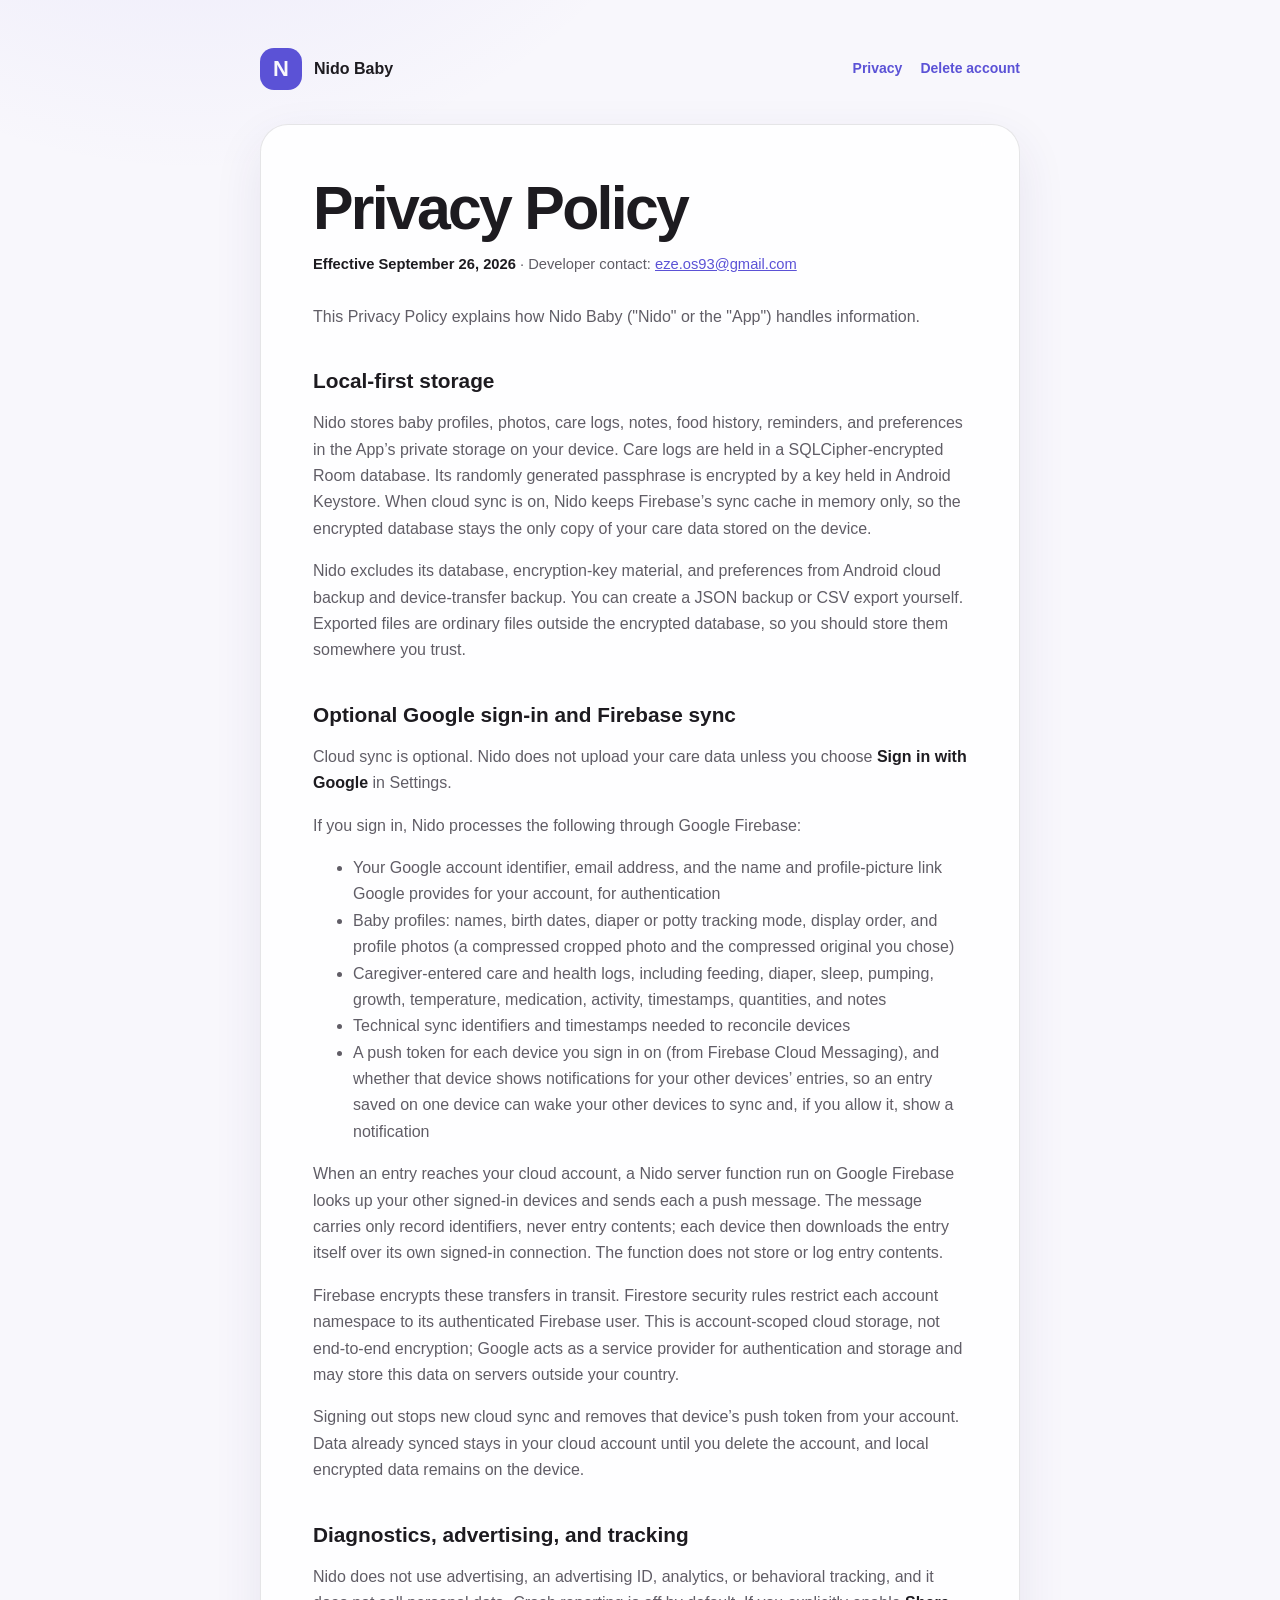
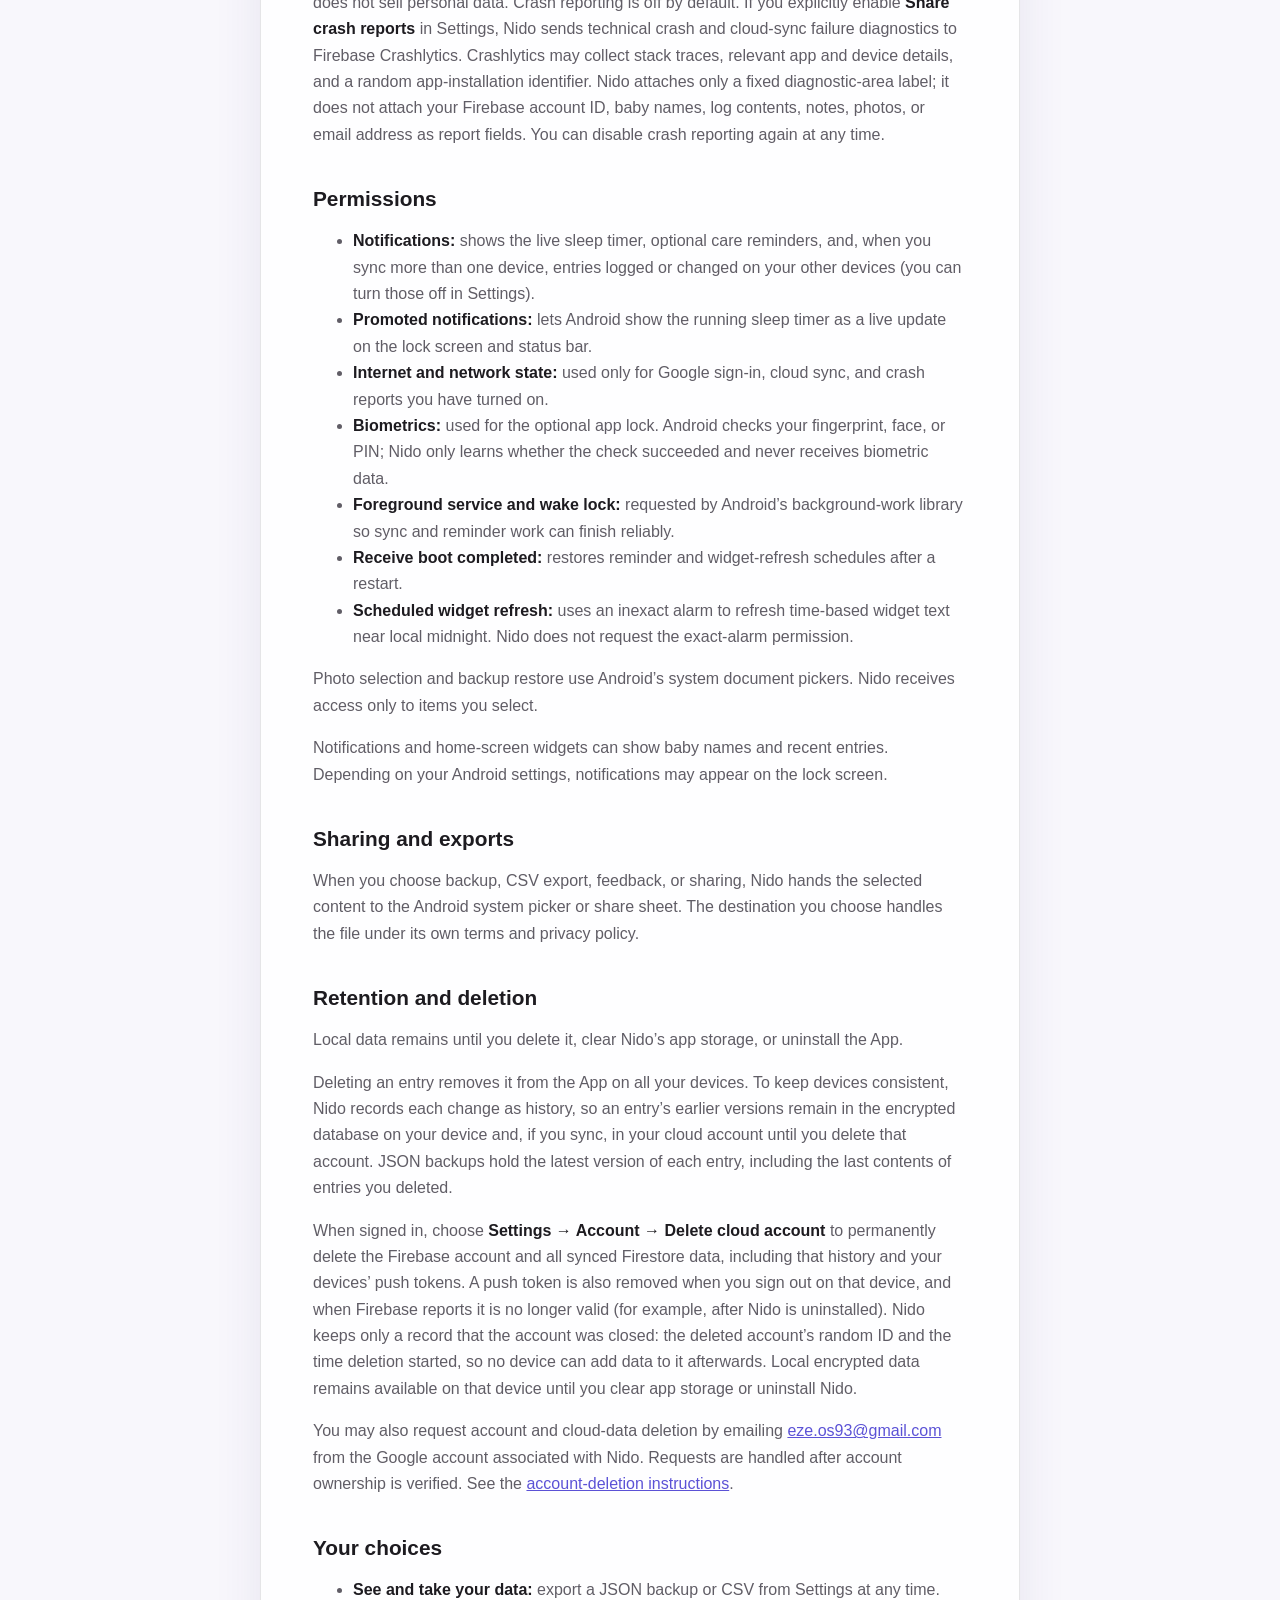
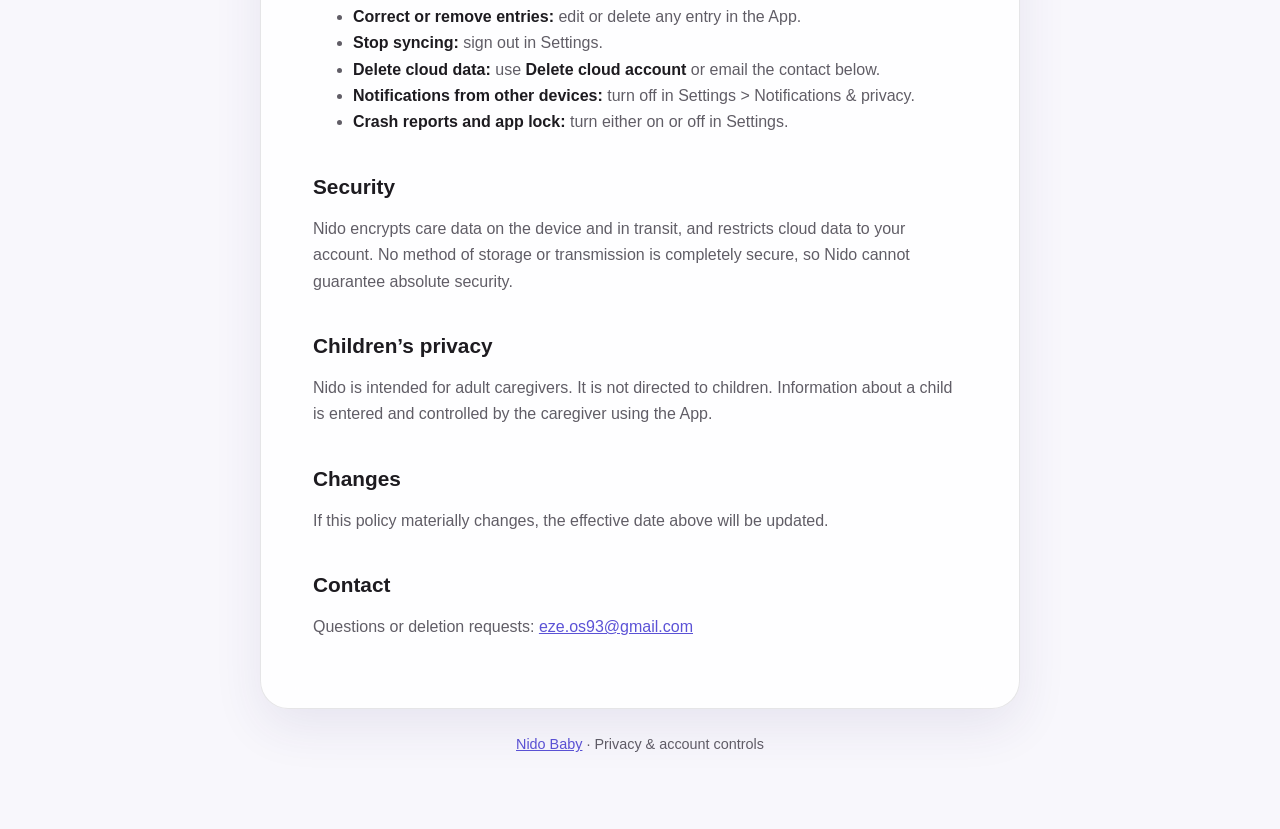
==== commit 041efa33: "Update Nido Baby policy pages" ====
--- a/privacy/index.html
+++ b/privacy/index.html
@@ -15,7 +15,7 @@
     </nav>
     <article>
       <h1>Privacy Policy</h1>
-      <p class="meta"><strong>Effective September 25, 2026</strong> · Developer contact: <a href="mailto:eze.os93@gmail.com">eze.os93@gmail.com</a></p>
+      <p class="meta"><strong>Effective September 26, 2026</strong> · Developer contact: <a href="mailto:eze.os93@gmail.com">eze.os93@gmail.com</a></p>
 
       <p>This Privacy Policy explains how Nido Baby ("Nido" or the "App") handles information.</p>
       <h2>Local-first storage</h2>
@@ -29,7 +29,7 @@
         <li>Baby profiles: names, birth dates, diaper or potty tracking mode, display order, and profile photos (a compressed cropped photo and the compressed original you chose)</li>
         <li>Caregiver-entered care and health logs, including feeding, diaper, sleep, pumping, growth, temperature, medication, activity, timestamps, quantities, and notes</li>
         <li>Technical sync identifiers and timestamps needed to reconcile devices</li>
-        <li>A push token for each device you sign in on (from Firebase Cloud Messaging), so an entry saved on one device can wake your other devices to sync and, if you allow it, show a notification</li>
+        <li>A push token for each device you sign in on (from Firebase Cloud Messaging), and whether that device shows notifications for your other devices’ entries, so an entry saved on one device can wake your other devices to sync and, if you allow it, show a notification</li>
       </ul>
       <p>When an entry reaches your cloud account, a Nido server function run on Google Firebase looks up your other signed-in devices and sends each a push message. The message carries only record identifiers, never entry contents; each device then downloads the entry itself over its own signed-in connection. The function does not store or log entry contents.</p>
       <p>Firebase encrypts these transfers in transit. Firestore security rules restrict each account namespace to its authenticated Firebase user. This is account-scoped cloud storage, not end-to-end encryption; Google acts as a service provider for authentication and storage and may store this data on servers outside your country.</p>
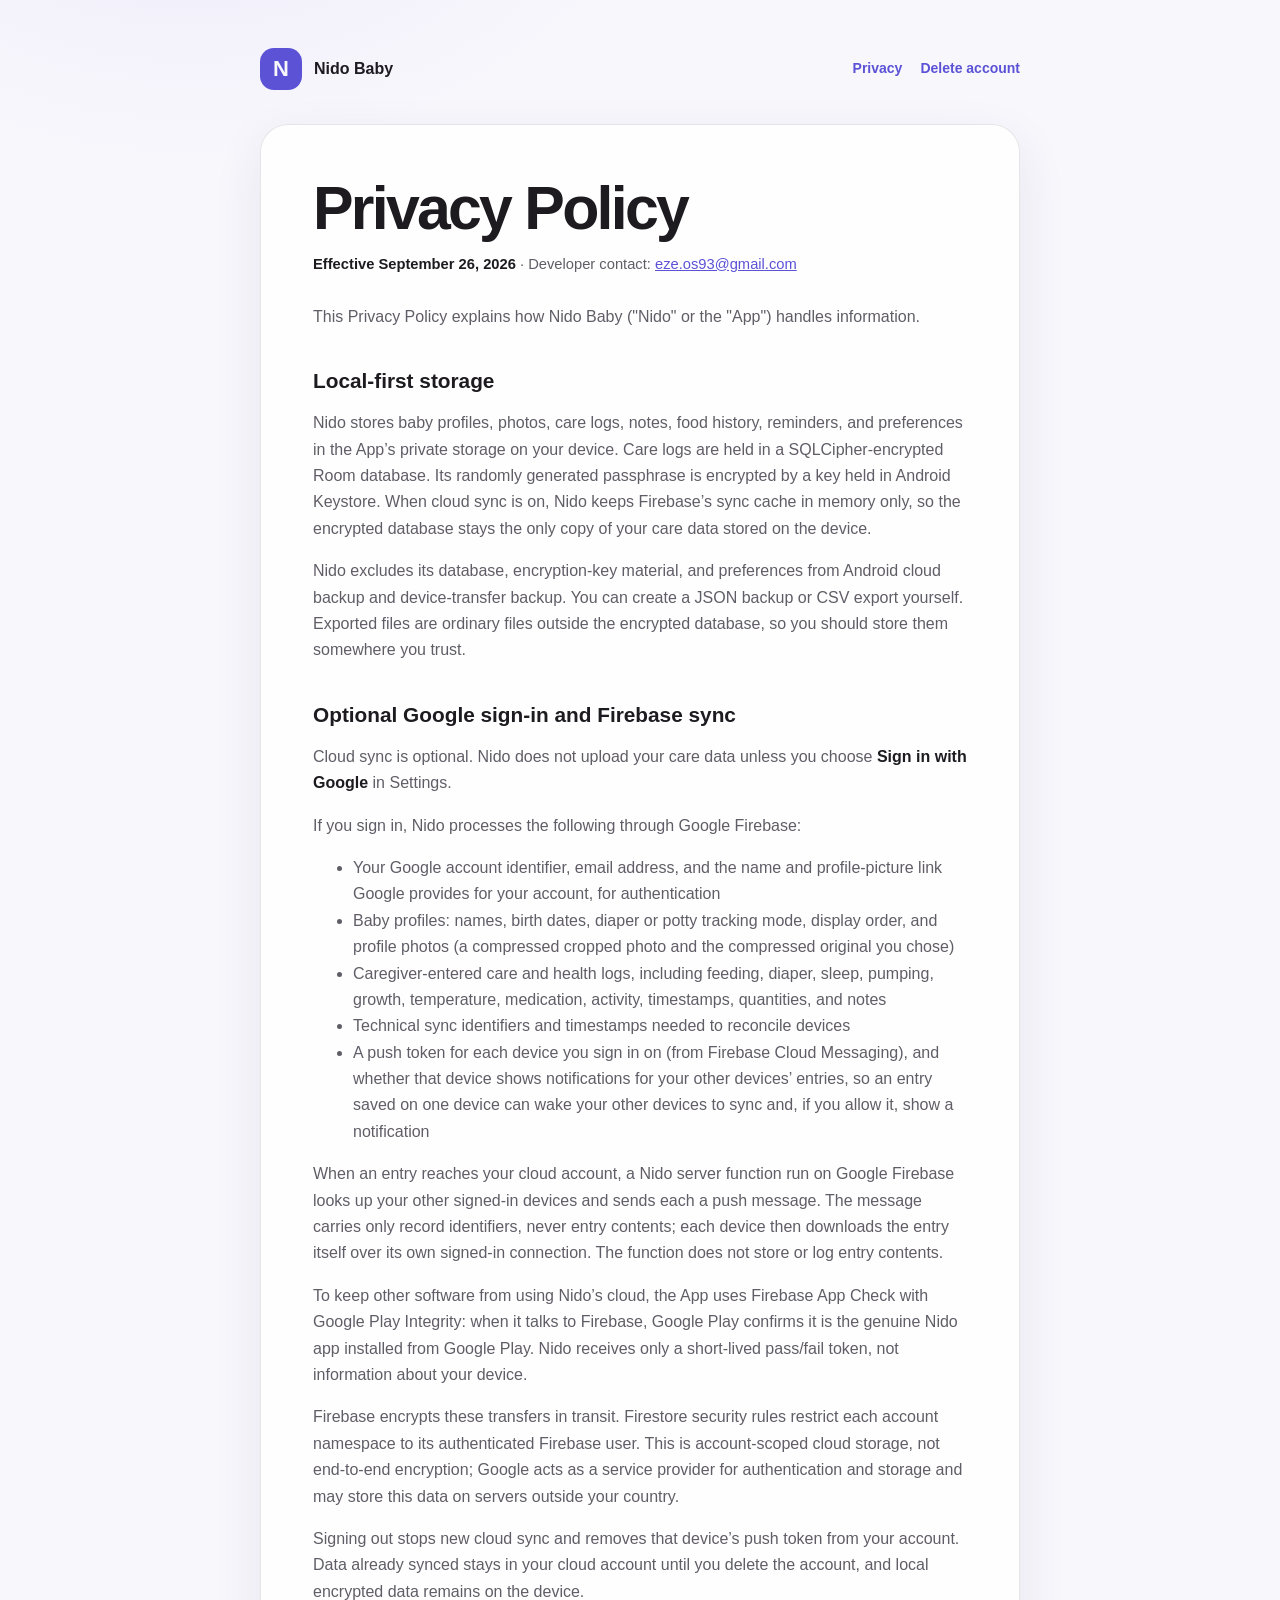
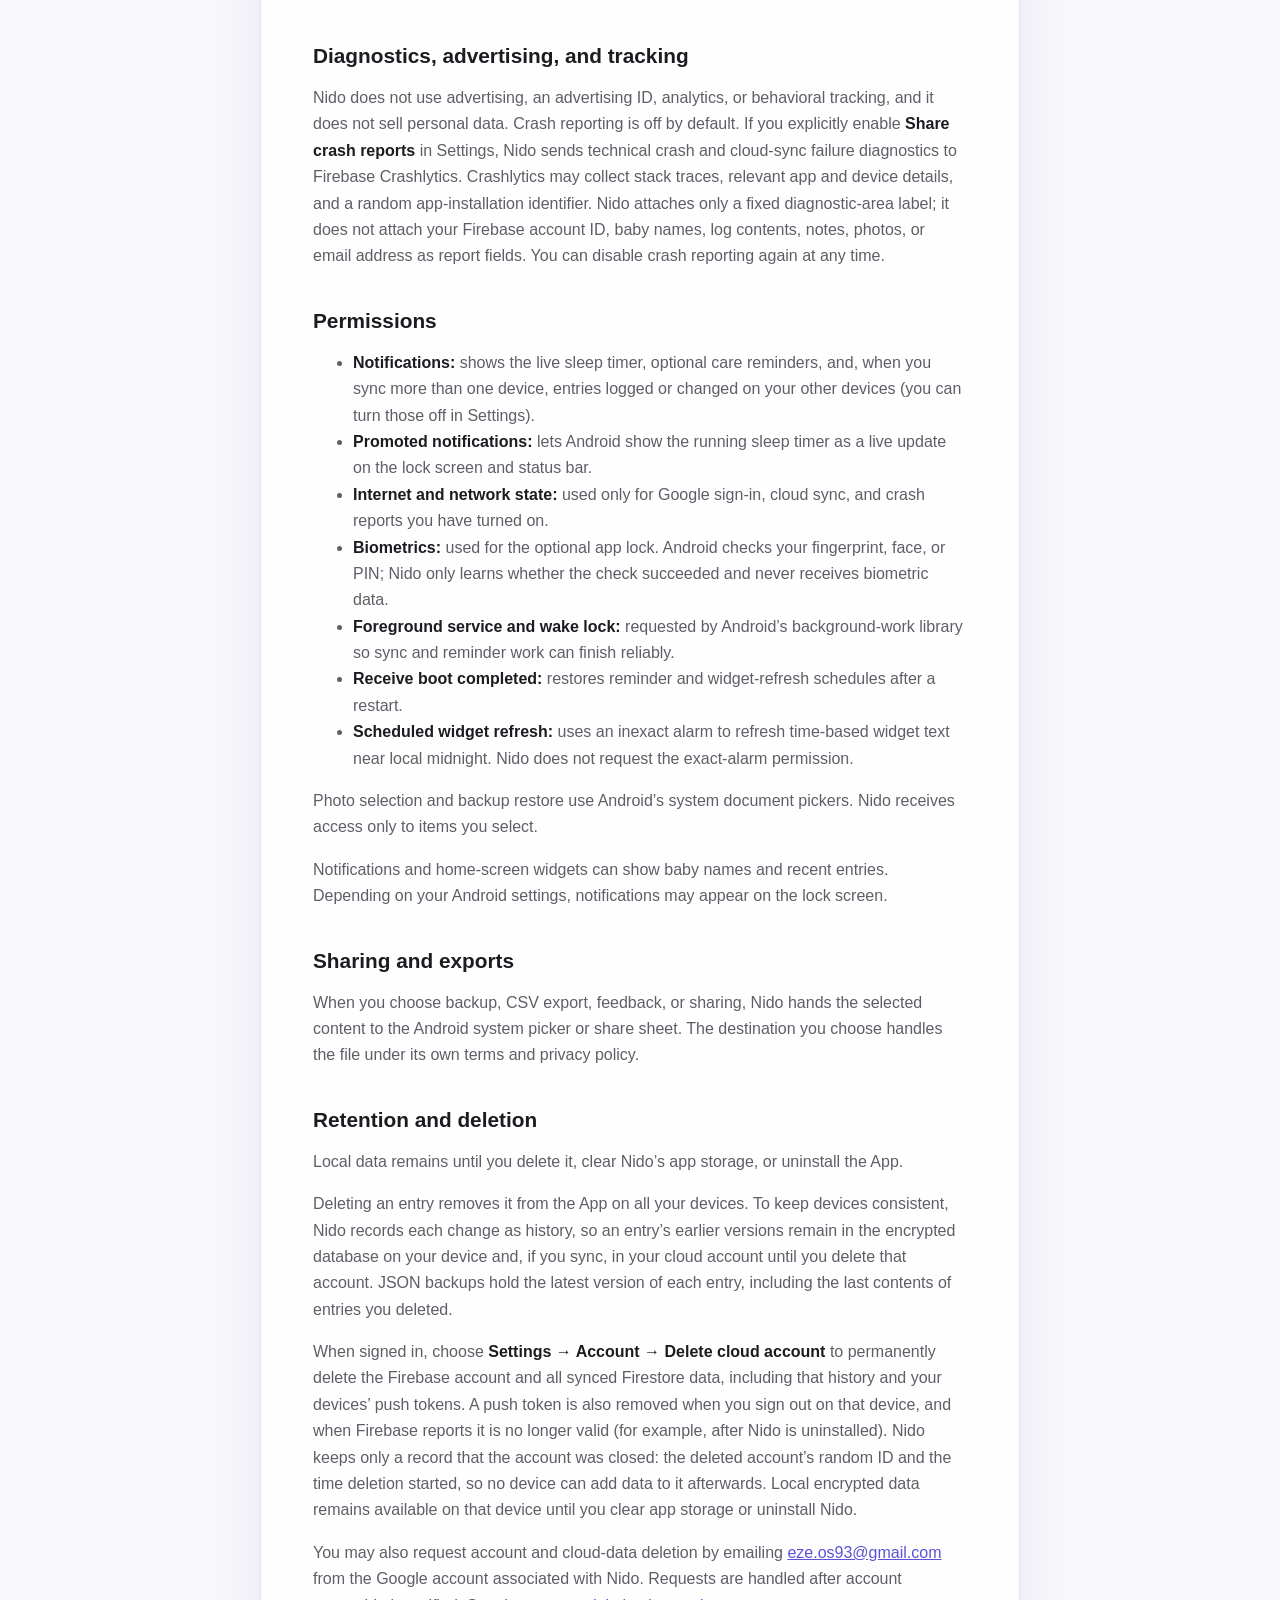
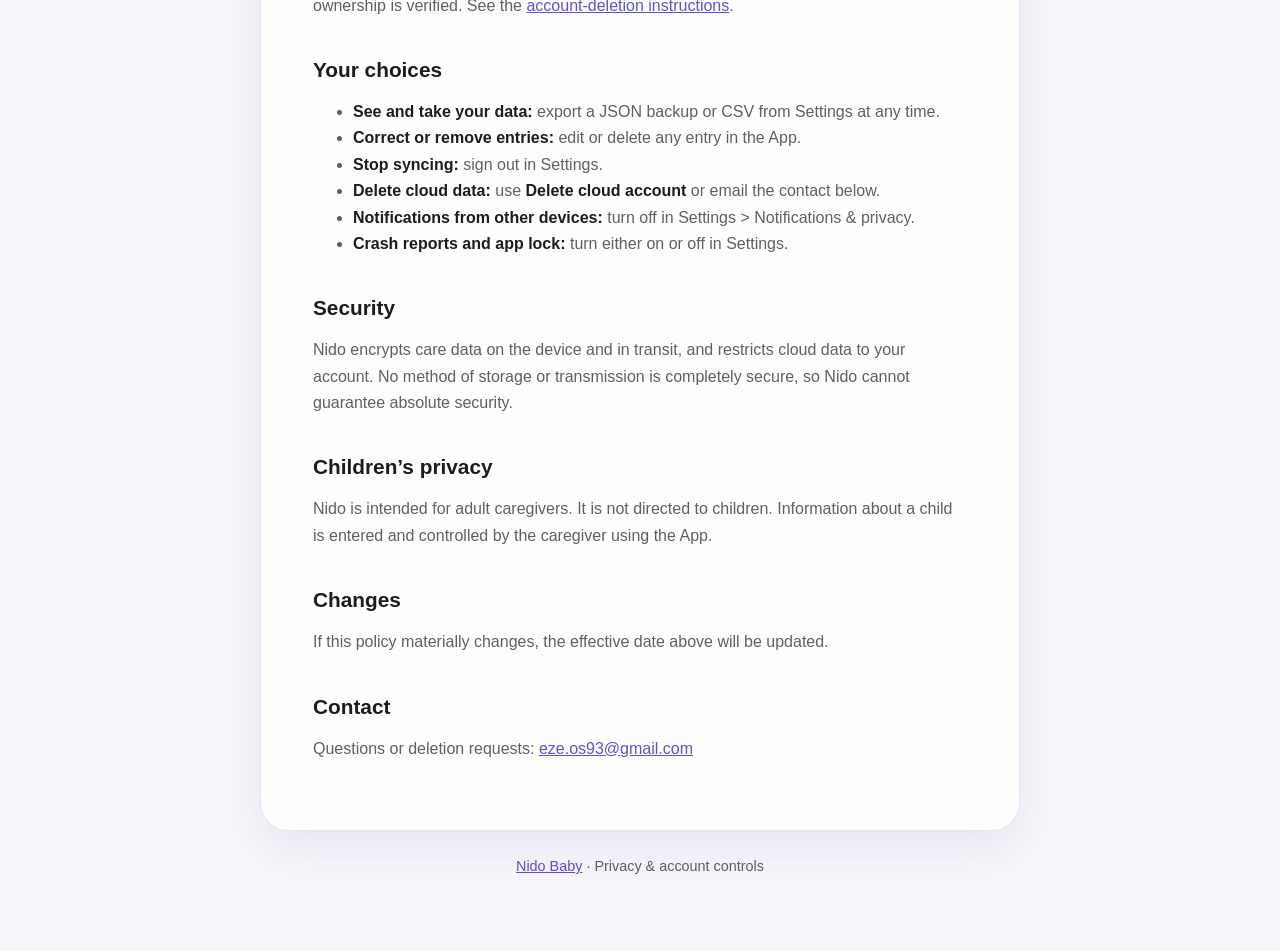
==== commit c82a2afb: "Update Nido Baby policy pages" ====
--- a/privacy/index.html
+++ b/privacy/index.html
@@ -32,6 +32,7 @@
         <li>A push token for each device you sign in on (from Firebase Cloud Messaging), and whether that device shows notifications for your other devices’ entries, so an entry saved on one device can wake your other devices to sync and, if you allow it, show a notification</li>
       </ul>
       <p>When an entry reaches your cloud account, a Nido server function run on Google Firebase looks up your other signed-in devices and sends each a push message. The message carries only record identifiers, never entry contents; each device then downloads the entry itself over its own signed-in connection. The function does not store or log entry contents.</p>
+      <p>To keep other software from using Nido’s cloud, the App uses Firebase App Check with Google Play Integrity: when it talks to Firebase, Google Play confirms it is the genuine Nido app installed from Google Play. Nido receives only a short-lived pass/fail token, not information about your device.</p>
       <p>Firebase encrypts these transfers in transit. Firestore security rules restrict each account namespace to its authenticated Firebase user. This is account-scoped cloud storage, not end-to-end encryption; Google acts as a service provider for authentication and storage and may store this data on servers outside your country.</p>
       <p>Signing out stops new cloud sync and removes that device’s push token from your account. Data already synced stays in your cloud account until you delete the account, and local encrypted data remains on the device.</p>
       <h2>Diagnostics, advertising, and tracking</h2>
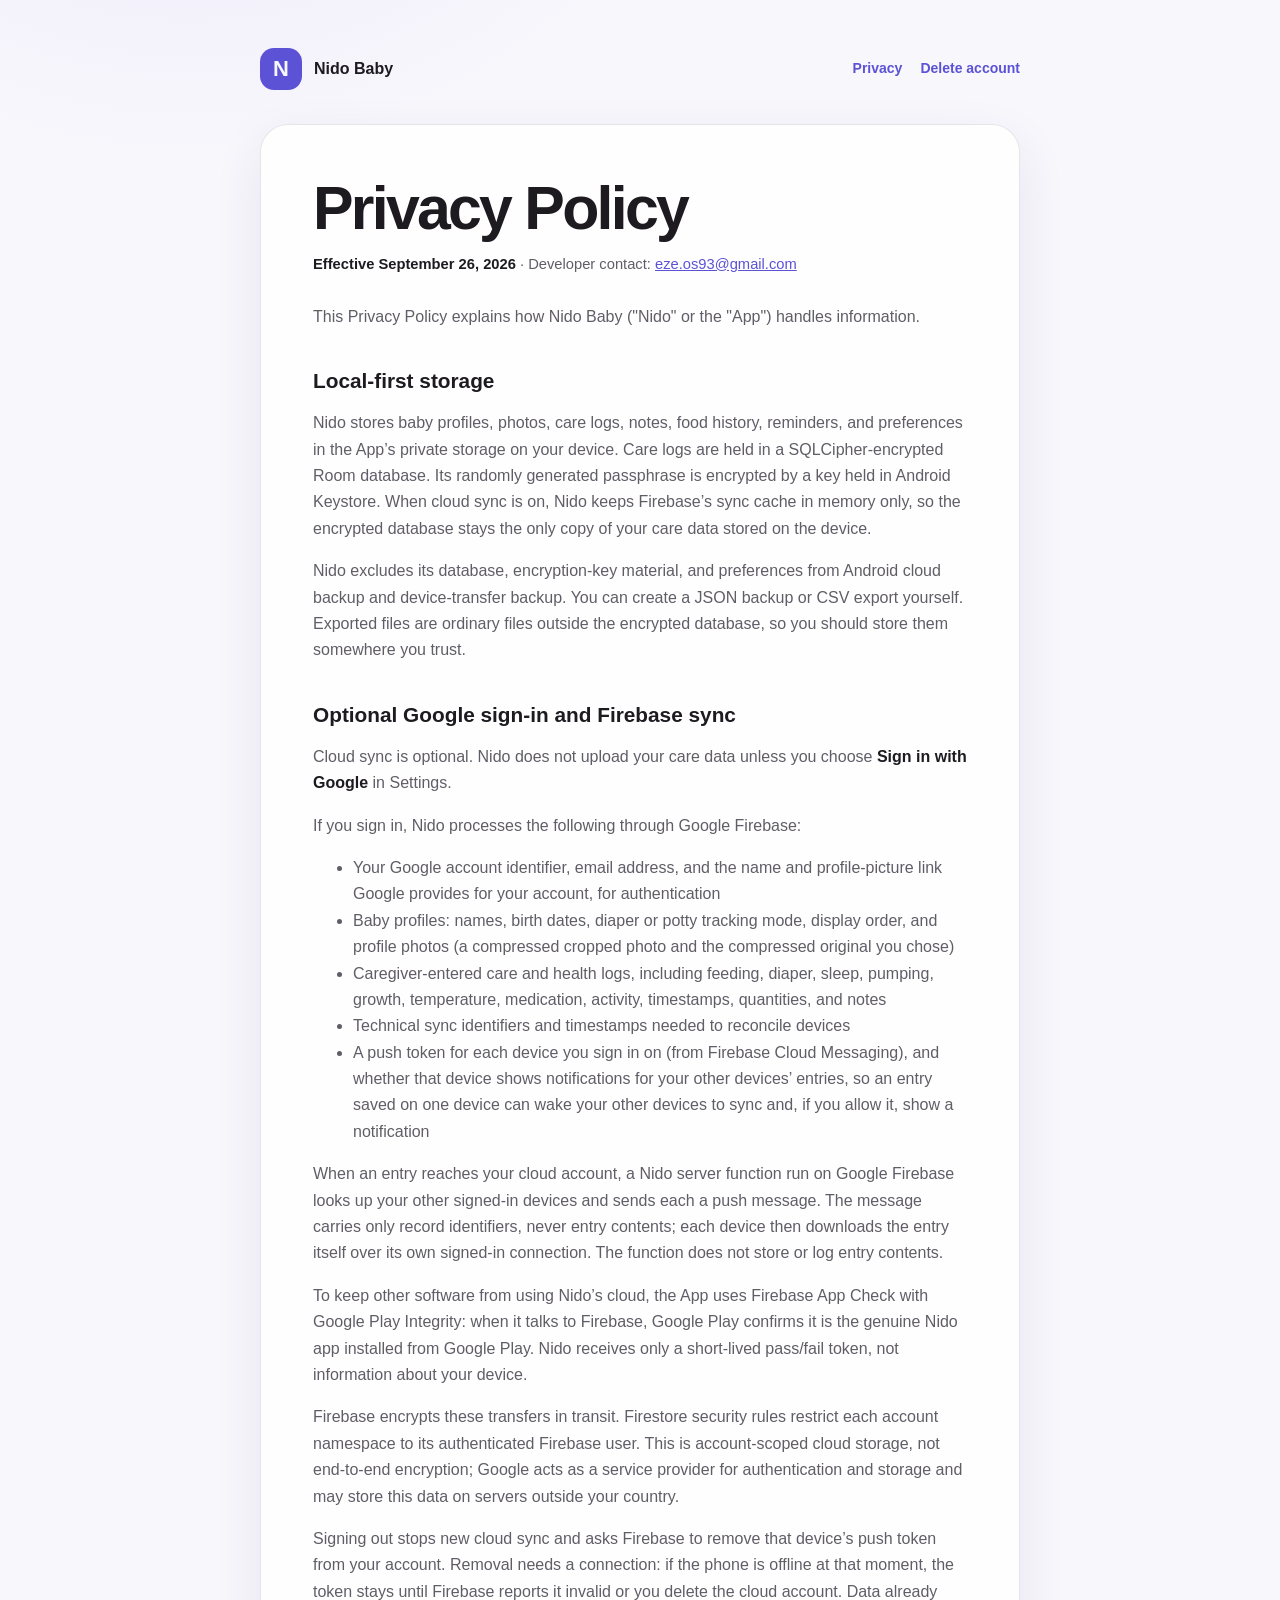
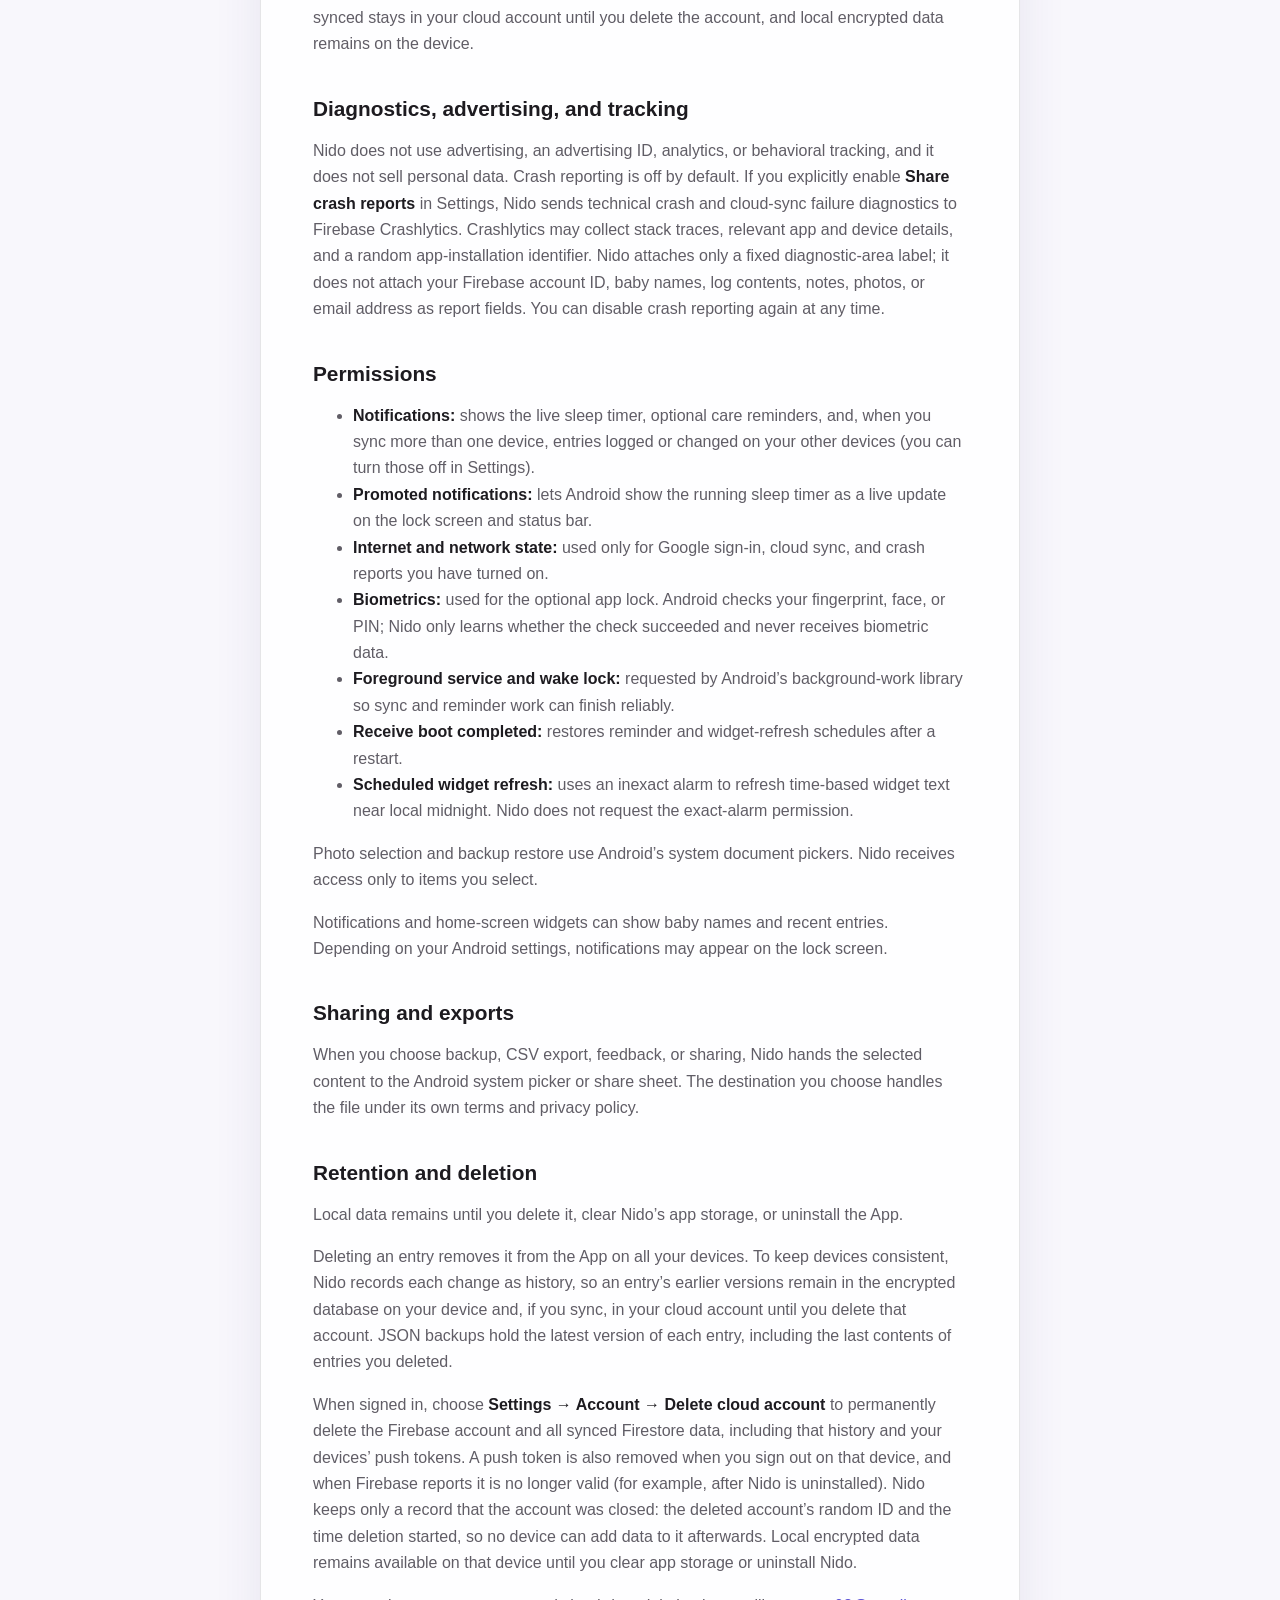
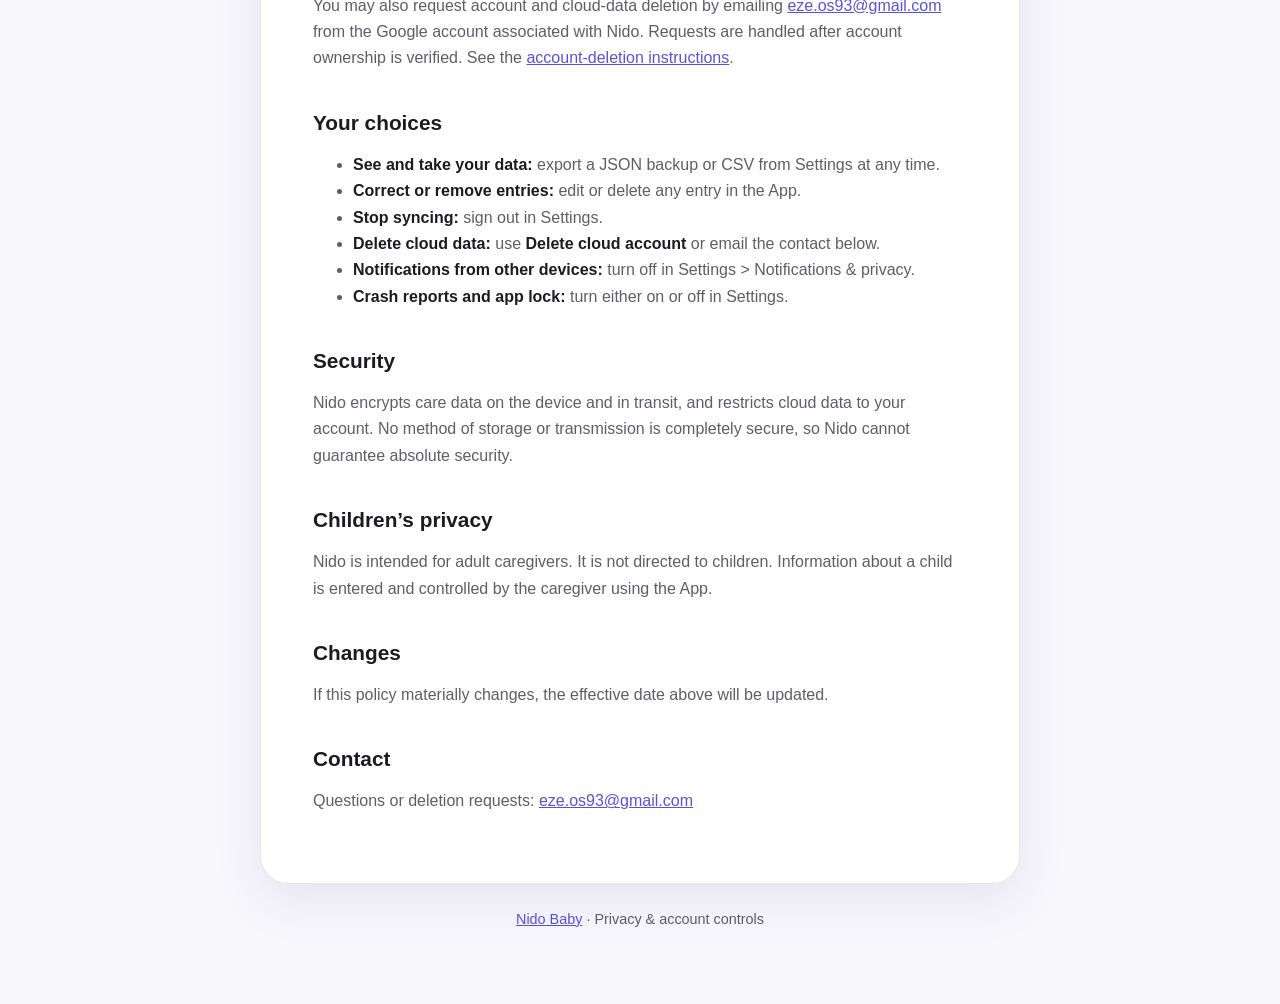
==== commit 3b8dcd3d: "Update Nido Baby policy pages" ====
--- a/privacy/index.html
+++ b/privacy/index.html
@@ -34,7 +34,7 @@
       <p>When an entry reaches your cloud account, a Nido server function run on Google Firebase looks up your other signed-in devices and sends each a push message. The message carries only record identifiers, never entry contents; each device then downloads the entry itself over its own signed-in connection. The function does not store or log entry contents.</p>
       <p>To keep other software from using Nido’s cloud, the App uses Firebase App Check with Google Play Integrity: when it talks to Firebase, Google Play confirms it is the genuine Nido app installed from Google Play. Nido receives only a short-lived pass/fail token, not information about your device.</p>
       <p>Firebase encrypts these transfers in transit. Firestore security rules restrict each account namespace to its authenticated Firebase user. This is account-scoped cloud storage, not end-to-end encryption; Google acts as a service provider for authentication and storage and may store this data on servers outside your country.</p>
-      <p>Signing out stops new cloud sync and removes that device’s push token from your account. Data already synced stays in your cloud account until you delete the account, and local encrypted data remains on the device.</p>
+      <p>Signing out stops new cloud sync and asks Firebase to remove that device’s push token from your account. Removal needs a connection: if the phone is offline at that moment, the token stays until Firebase reports it invalid or you delete the cloud account. Data already synced stays in your cloud account until you delete the account, and local encrypted data remains on the device.</p>
       <h2>Diagnostics, advertising, and tracking</h2>
       <p>Nido does not use advertising, an advertising ID, analytics, or behavioral tracking, and it does not sell personal data. Crash reporting is off by default. If you explicitly enable <strong>Share crash reports</strong> in Settings, Nido sends technical crash and cloud-sync failure diagnostics to Firebase Crashlytics. Crashlytics may collect stack traces, relevant app and device details, and a random app-installation identifier. Nido attaches only a fixed diagnostic-area label; it does not attach your Firebase account ID, baby names, log contents, notes, photos, or email address as report fields. You can disable crash reporting again at any time.</p>
       <h2>Permissions</h2>
